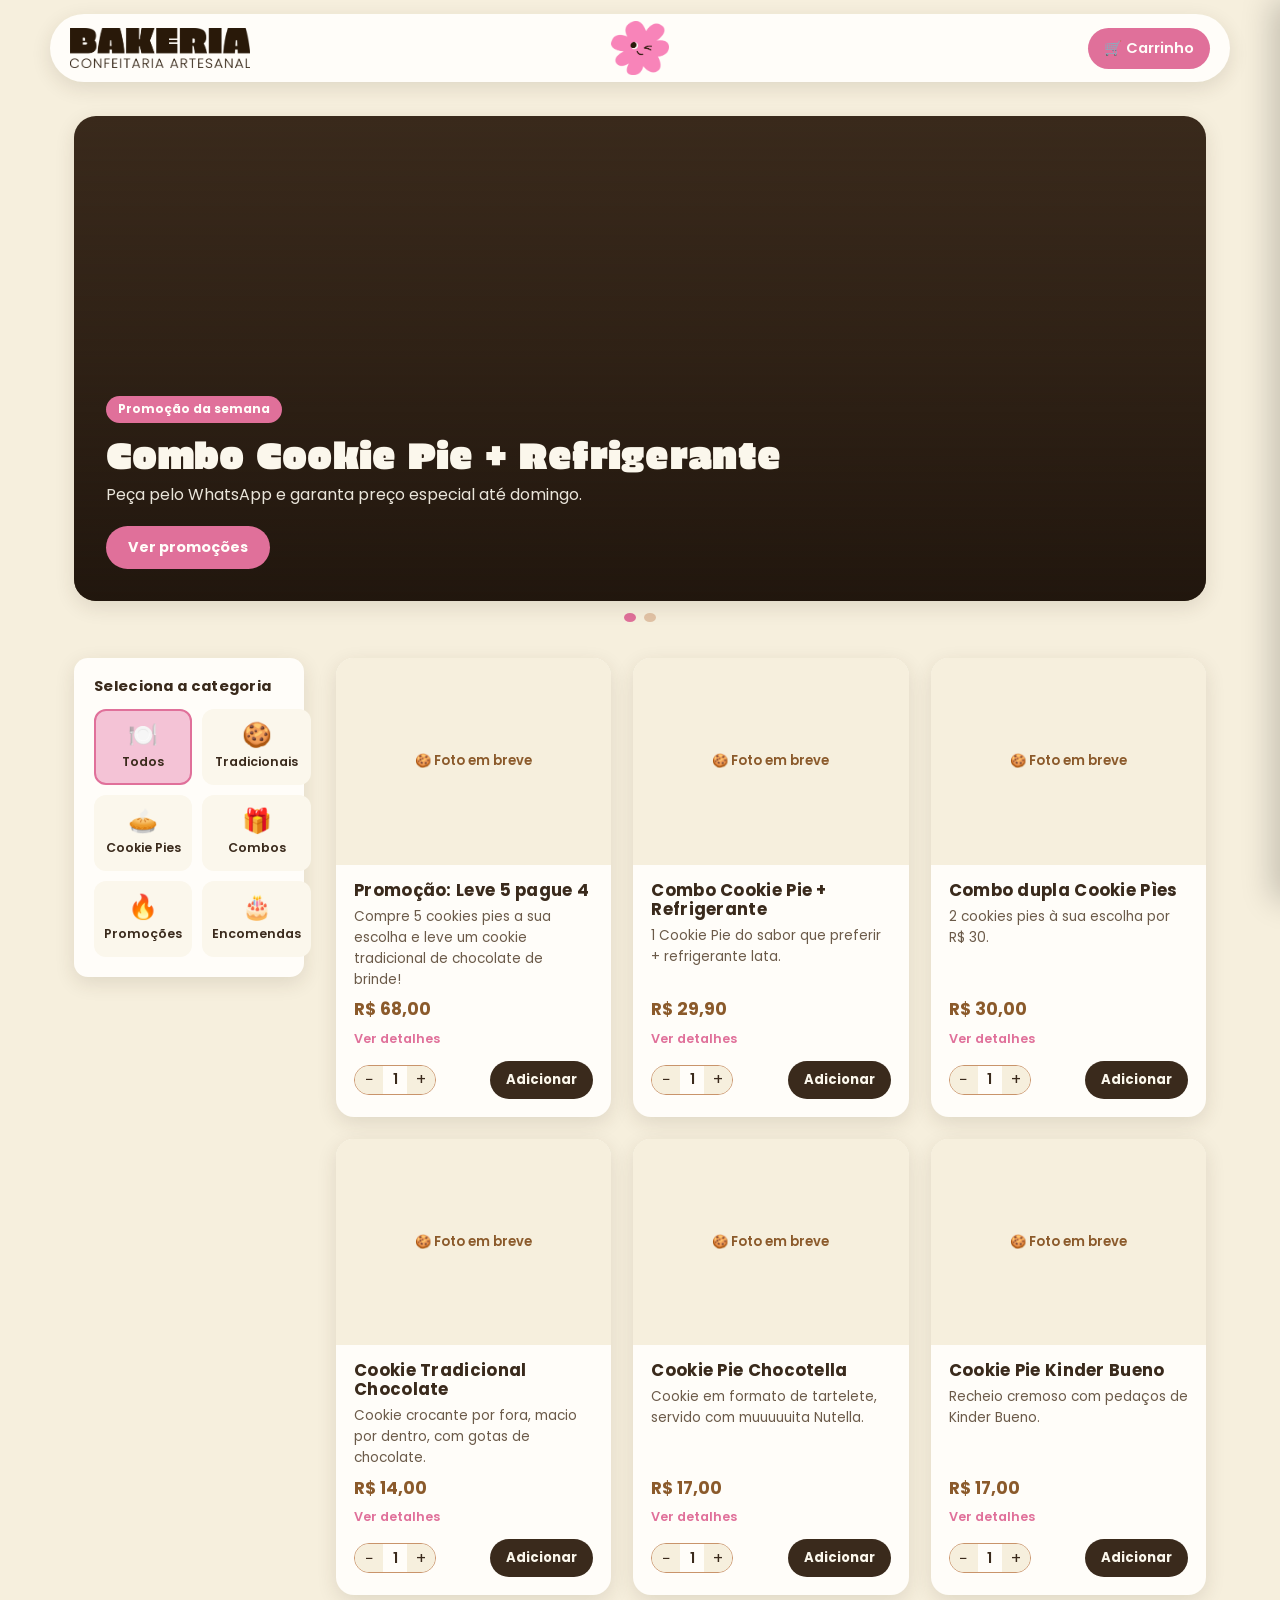
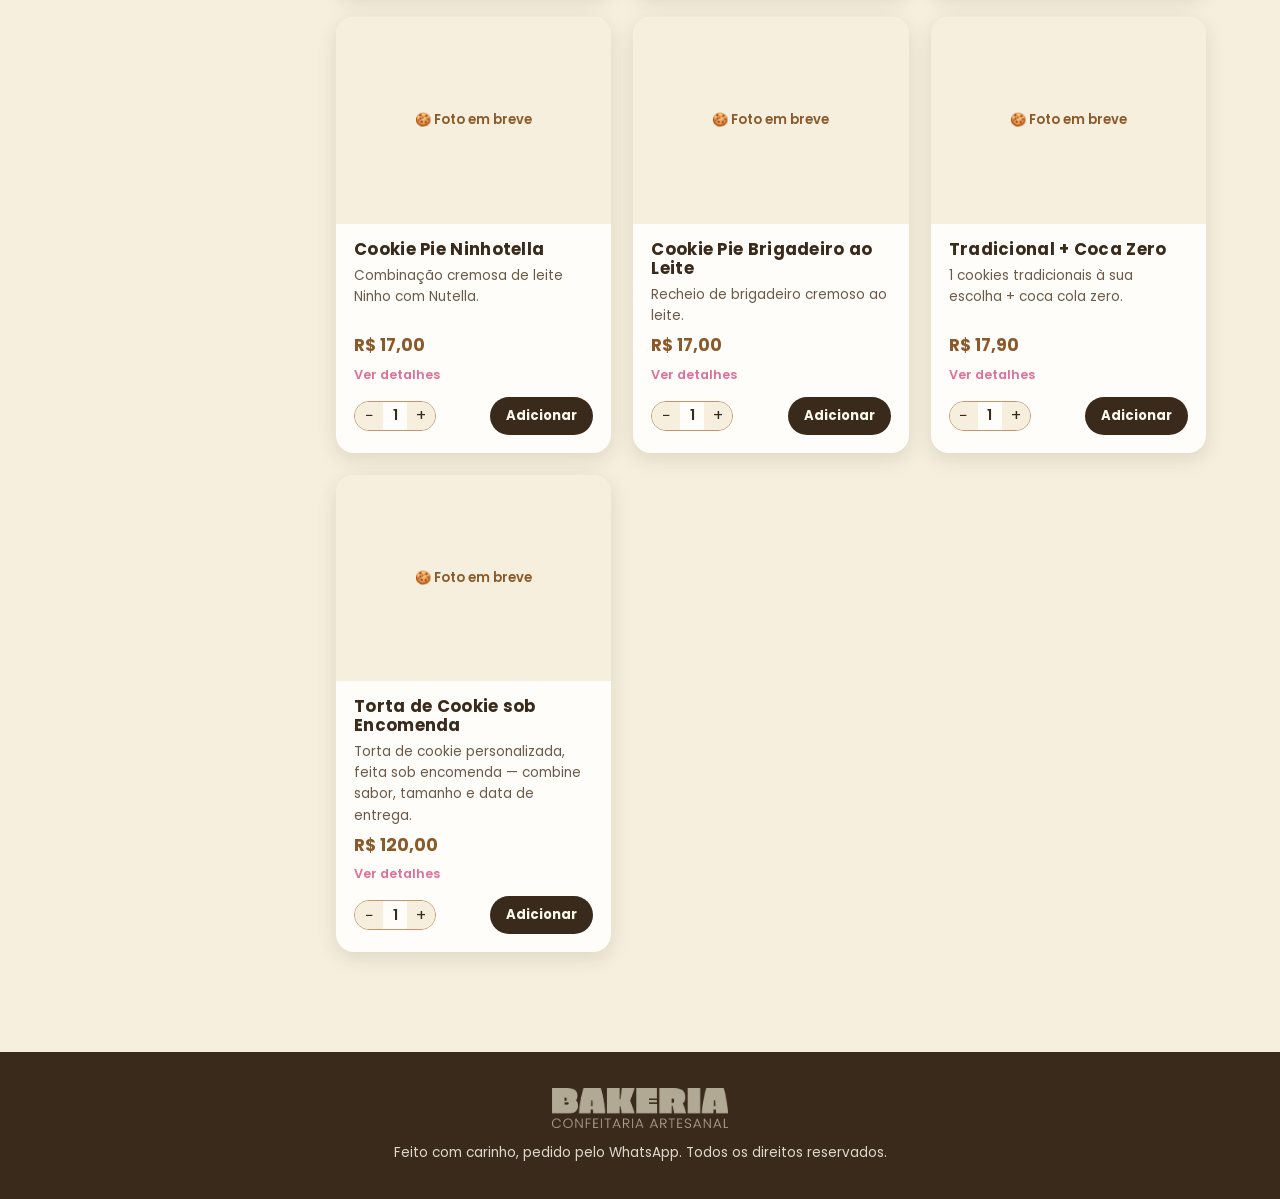
==== index.html @ 6ec89e35 "Add files via upload" ====
<!DOCTYPE html>
<html lang="pt-BR">
<head>
<meta charset="UTF-8">
<meta name="viewport" content="width=device-width, initial-scale=1.0">
<title>Bakeria Confeitaria Artesanal — Peça pelo WhatsApp</title>
<link rel="icon" type="image/png" href="favicon.png">
<link rel="apple-touch-icon" href="apple-touch-icon.png">
<link rel="stylesheet" href="style.css">
</head>
<body>

  <!-- ===================== CABEÇALHO ===================== -->
  <header class="cabecalho">
    <div class="container cabecalho-interno">
      <a href="index.html" class="logo">
        <!-- O tamanho da logo é limitado pelo CSS (.logo-caixa), então qualquer
             imagem que você colocar aqui vai se ajustar sem quebrar o layout. -->
        <span class="logo-caixa">
          <img src="logo.png" alt="Bakeria Confeitaria Artesanal">
        </span>
      </a>

      <!-- Mascote: só aparece em telas de computador/tablet (escondida no celular via CSS) -->
      <img src="mascote-cabecalho.png" alt="" class="mascote-cabecalho" aria-hidden="true">

      <button type="button" class="btn-carrinho" id="btn-abrir-carrinho" aria-label="Abrir carrinho">
        🛒 Carrinho
        <span class="badge-carrinho" id="badge-carrinho">0</span>
      </button>
    </div>
  </header>

  <!-- ===================== BANNER DE PROMOÇÃO ===================== -->
  <!-- Conteúdo vem de js/data.js (array BANNERS) — edite lá, não aqui -->
  <section class="banner-promo container">
    <div id="banner-container"></div>
    <div class="banner-pontos" id="banner-pontos"></div>
  </section>

  <!-- ===================== FILTRO + PRODUTOS ===================== -->
  <main class="container conteudo-principal">
    <aside class="filtro-categorias" aria-label="Filtrar por categoria">
      <h3>Seleciona a categoria</h3>
      <div class="grade-filtro" id="grade-filtro">
        <!-- Preenchido automaticamente por main.js a partir de js/data.js -->
      </div>
    </aside>

    <div class="area-produtos" id="categorias-container">
      <!-- Preenchido automaticamente por main.js a partir de js/data.js -->
    </div>
  </main>

  <!-- ===================== RODAPÉ ===================== -->
  <footer class="rodape">
    <span class="logo-caixa logo-caixa-rodape">
      <img src="logo-rodape.png" alt="Bakeria Confeitaria Artesanal">
    </span>
    <p>Feito com carinho, pedido pelo WhatsApp. Todos os direitos reservados.</p>
  </footer>

  <!-- ===================== CARRINHO (painel lateral fixo) ===================== -->
  <div class="overlay-carrinho" id="overlay-carrinho"></div>
  <aside class="painel-carrinho" id="painel-carrinho" aria-label="Carrinho de compras">
    <div class="carrinho-cabecalho">
      <h2>Seu carrinho</h2>
      <button type="button" class="fechar-carrinho" id="btn-fechar-carrinho" aria-label="Fechar carrinho">&times;</button>
    </div>

    <!-- Área do meio: única parte que rola. Lista de produtos + formulário
         inteiro, juntos, para o Total e o botão de pedido (fora daqui,
         embaixo) ficarem sempre visíveis, não importa o quanto cresça. -->
    <div class="carrinho-scroll">
      <div class="lista-carrinho" id="lista-carrinho"></div>

      <div class="carrinho-dados">
        <h3 class="titulo-dados-pedido">Dados do pedido</h3>

        <div class="campo-nome">
          <label for="campo-nome-cliente">Seu nome <span class="obrigatorio">*</span></label>
          <input type="text" id="campo-nome-cliente" placeholder="Digite seu nome">
        </div>

        <p class="dica-data-entrega-geral">
          📅 A data de entrega/retirada agora é escolhida individualmente para cada produto, na lista acima. Pedidos de encomenda podem precisar de mais dias — combine pelo WhatsApp se a data for muito em cima da hora.
        </p>

        <div class="campo-tipo-entrega">
          <label>Como você quer receber?</label>
          <div class="opcoes-entrega">
            <label class="opcao-entrega">
              <input type="radio" name="tipo-entrega" id="tipo-entrega-retirada" value="retirada" checked>
              <span>🏪 Retirada</span>
            </label>
            <label class="opcao-entrega">
              <input type="radio" name="tipo-entrega" id="tipo-entrega-entrega" value="entrega">
              <span>🛵 Entrega</span>
            </label>
          </div>
        </div>

        <p class="aviso-retirada" id="aviso-retirada">
          🏪 <span id="texto-endereco-retirada"></span>
        </p>

        <p class="aviso-frete" id="aviso-frete">
          🛵 O frete é calculado à parte e combinado direto pelo WhatsApp — o valor mostrado aqui é só dos produtos.
        </p>

        <div class="campo-endereco" id="bloco-endereco">
          <label for="campo-cep">CEP de entrega <span class="obrigatorio">*</span></label>
          <input type="text" id="campo-cep" placeholder="00000-000" inputmode="numeric" maxlength="9">
          <span class="cep-status" id="cep-status"></span>

          <div class="linha-endereco">
            <div class="campo-endereco-item campo-rua-wrap">
              <label for="campo-rua">Rua</label>
              <input type="text" id="campo-rua" placeholder="Preenchido pelo CEP (edite se precisar)">
            </div>
            <div class="campo-endereco-item campo-numero-wrap">
              <label for="campo-numero">Número</label>
              <input type="text" id="campo-numero" placeholder="Nº" inputmode="numeric">
            </div>
          </div>

          <div class="linha-endereco">
            <div class="campo-endereco-item">
              <label for="campo-bairro">Bairro</label>
              <input type="text" id="campo-bairro" placeholder="Preenchido pelo CEP (edite se precisar)">
            </div>
            <div class="campo-endereco-item">
              <label for="campo-cidade">Cidade</label>
              <input type="text" id="campo-cidade" placeholder="Preenchido pelo CEP (edite se precisar)">
            </div>
          </div>
        </div>
      </div>
    </div>

    <!-- Rodapé fixo: sempre visível, não rola junto com o resto. -->
    <div class="carrinho-fixo">
      <div class="carrinho-total">
        <span>Total</span>
        <span id="carrinho-total-valor">R$ 0,00</span>
      </div>
      <button type="button" class="btn-pedido" id="btn-fazer-pedido" disabled>
        Fazer pedido pelo WhatsApp
      </button>
      <p class="aviso-obrigatorio" id="aviso-obrigatorio">* Nome, CEP e a data de cada item são obrigatórios para fazer o pedido</p>
    </div>
  </aside>

  <script src="data.js"></script>
  <script src="cart.js"></script>
  <script src="main.js"></script>
</body>
</html>
---- style.css ----
/* ============================================================
   SITE DE DELIVERY — FOLHA DE ESTILOS
   Paleta baseada na cartela Pantone anexada pelo cliente:
   - Sweet Corn (bege)        -> --bege / --bege-claro
   - Black 4C (quase preto)   -> --marrom-escuro (títulos/texto)
   - Caramel Café (marrom)    -> --marrom-cafe / --marrom-claro
   - Pink Cosmos (rosa)       -> --rosa / --rosa-claro
   Ajuste os valores hexadecimais abaixo se tiver o código exato
   das etiquetas Pantone (TPX/TCX -> HEX) da sua gráfica.
   ============================================================ */

@import url('https://fonts.googleapis.com/css2?family=Erica+One&family=Poppins:wght@400;500;600;700&display=swap');

:root{
  /* Paleta */
  --bege:          #F6EFDD;
  --bege-claro:    #FBF7EC;
  --marrom-escuro: #3A2A1C;
  --marrom-cafe:   #8B5A2B;
  --marrom-claro:  #C9946B;
  --rosa:          #E0709A;
  --rosa-claro:    #F4C3D6;
  --branco:        #FFFDF9;

  /* Tipografia */
  --fonte-titulo: 'Erica One', cursive;
  --fonte-corpo:  'Poppins', sans-serif;

  /* Layout */
  --largura-max: 1180px;
  --raio: 14px;
  --sombra: 0 6px 20px rgba(58, 42, 28, 0.12);
  --header-altura: 92px;
}

*{ box-sizing: border-box; }

html{ scroll-behavior: smooth; scroll-padding-top: calc(var(--header-altura) + 16px); }

body{
  margin: 0;
  background: var(--bege);
  color: var(--marrom-escuro);
  font-family: var(--fonte-corpo);
  line-height: 1.55;
  -webkit-font-smoothing: antialiased;
}

img{ max-width: 100%; display: block; }
a{ color: inherit; text-decoration: none; }
button{ font-family: inherit; cursor: pointer; }

h1, h2, h3, .fonte-titulo{
  font-family: var(--fonte-titulo);
  color: var(--marrom-escuro);
  font-weight: 400;
  line-height: 1.15;
  letter-spacing: 0.3px;
}

.container{
  max-width: var(--largura-max);
  margin: 0 auto;
  padding: 0 24px;
}

:focus-visible{
  outline: 3px solid var(--rosa);
  outline-offset: 2px;
}

@media (prefers-reduced-motion: reduce){
  *{ animation: none !important; transition: none !important; }
}

/* ---------------------------------------------------------
   CABEÇALHO (fixo, simplificado: logo + carrinho)
--------------------------------------------------------- */
.cabecalho{
  position: sticky;
  top: 0;
  z-index: 100;
  padding: 14px 0;
  background: var(--bege);
}

.cabecalho-interno{
  background: var(--branco);
  border-radius: 999px;
  box-shadow: var(--sombra);
  padding: 10px 20px;
  display: flex;
  align-items: center;
  justify-content: space-between;
  gap: 20px;
  position: relative;
}

/* Mascote centralizada no cabeçalho — só em telas de computador/tablet.
   Usa position:absolute (não flex) para ficar sempre no centro exato da
   barra, não importa o tamanho da logo ou do botão de carrinho. */
.mascote-cabecalho{
  position: absolute;
  left: 50%;
  top: 50%;
  transform: translate(-50%, -50%);
  height: 54px;
  width: auto;
  pointer-events: none;
}

@media (max-width: 600px){
  .mascote-cabecalho{ display: none; }
}

.logo{ display: flex; align-items: center; flex-shrink: 0; }

/* --------- LIMITADOR DE TAMANHO DA LOGO ---------
   Independentemente do tamanho/proporção do arquivo que for usado em
   logo.png, esta caixa mantém uma altura e largura máximas fixas.
   A imagem sempre encolhe para caber dentro dela (object-fit: contain),
   nunca ultrapassando os limites e nunca distorcendo a proporção.
   Para mudar o tamanho máximo da logo, ajuste apenas as variáveis abaixo. */
:root{
  --logo-altura-max: 48px;
  --logo-largura-max: 180px;
}

.logo-caixa{
  display: flex;
  align-items: center;
  justify-content: flex-start;
  height: var(--logo-altura-max);
  max-width: var(--logo-largura-max);
  overflow: hidden;
}

.logo-caixa img{
  max-height: 100%;
  max-width: 100%;
  width: auto;
  height: auto;
  object-fit: contain;
  display: block;
}

@media (max-width: 600px){
  :root{ --logo-altura-max: 38px; --logo-largura-max: 130px; }
}

.btn-carrinho{
  position: relative;
  display: flex;
  align-items: center;
  gap: 8px;
  background: var(--rosa);
  color: var(--branco);
  border: none;
  padding: 10px 16px;
  border-radius: 999px;
  font-weight: 600;
  font-size: 0.92rem;
  flex-shrink: 0;
  transition: transform 0.15s ease, background 0.2s ease;
}

.btn-carrinho:hover{ background: #cf5c86; transform: translateY(-1px); }

.badge-carrinho{
  position: absolute;
  top: -8px;
  right: -8px;
  background: var(--marrom-escuro);
  color: var(--branco);
  font-size: 0.72rem;
  min-width: 20px;
  height: 20px;
  border-radius: 999px;
  display: flex;
  align-items: center;
  justify-content: center;
  padding: 0 4px;
}

/* ---------------------------------------------------------
   BANNER DE PROMOÇÃO — imagem cheia com texto sobreposto
   (conteúdo vem de data.js -> BANNERS)
--------------------------------------------------------- */
.banner-promo{
  margin-top: 20px;
  position: relative;
}

.banner-slide{
  display: none;
  position: relative;
  border-radius: 22px;
  overflow: hidden;
  aspect-ratio: 21 / 9;
  min-height: 200px;
  box-shadow: var(--sombra);
  background: var(--marrom-escuro);
}

.banner-slide.ativo{ display: block; }

.banner-imagem-fundo{
  position: absolute;
  inset: 0;
  width: 100%;
  height: 100%;
  object-fit: cover;
}

.banner-conteudo{
  position: absolute;
  inset: 0;
  z-index: 1;
  display: flex;
  flex-direction: column;
  justify-content: flex-end;
  padding: 32px;
  background: linear-gradient(0deg, rgba(30, 20, 12, 0.88) 0%, rgba(30, 20, 12, 0.35) 55%, rgba(30, 20, 12, 0) 100%);
}

.banner-conteudo .tag{
  display: inline-block;
  width: fit-content;
  background: var(--rosa);
  color: var(--branco);
  font-size: 0.75rem;
  font-weight: 700;
  padding: 4px 12px;
  border-radius: 999px;
  margin-bottom: 10px;
}

.banner-conteudo h2{
  color: var(--bege-claro);
  font-size: clamp(1.5rem, 3.2vw, 2.3rem);
  margin: 0 0 8px;
}

.banner-conteudo p{
  margin: 0 0 18px;
  color: var(--bege-claro);
  opacity: 0.92;
  max-width: 480px;
}

.banner-conteudo .btn-primario{
  display: inline-block;
  width: fit-content;
  background: var(--rosa);
  color: var(--branco);
  border: none;
  padding: 11px 22px;
  border-radius: 999px;
  font-weight: 700;
  font-size: 0.9rem;
  transition: background 0.2s ease, transform 0.15s ease;
}
.banner-conteudo .btn-primario:hover{ background: #cf5c86; transform: translateY(-1px); }

.banner-pontos{
  display: flex;
  justify-content: center;
  gap: 8px;
  margin-top: 12px;
}

.banner-pontos button{
  width: 9px; height: 9px;
  border-radius: 50%;
  border: none;
  background: var(--marrom-claro);
  opacity: 0.5;
}
.banner-pontos button.ativo{ opacity: 1; background: var(--rosa); }

/* ---------------------------------------------------------
   LAYOUT PRINCIPAL: filtro lateral + produtos
--------------------------------------------------------- */
.conteudo-principal{
  display: grid;
  grid-template-columns: 230px 1fr;
  gap: 32px;
  align-items: start;
  margin-top: 36px;
}

.filtro-categorias{
  position: sticky;
  top: calc(var(--header-altura) + 16px);
  background: var(--branco);
  border-radius: var(--raio);
  padding: 20px;
  box-shadow: var(--sombra);
}

.filtro-categorias h3{
  font-family: var(--fonte-corpo);
  font-weight: 700;
  font-size: 0.92rem;
  color: var(--marrom-escuro);
  margin: 0 0 14px;
}

.grade-filtro{
  display: grid;
  grid-template-columns: 1fr 1fr;
  gap: 10px;
}

.tile-categoria{
  display: flex;
  flex-direction: column;
  align-items: center;
  gap: 6px;
  background: var(--bege-claro);
  border: 2px solid transparent;
  border-radius: 12px;
  padding: 12px 8px;
  text-align: center;
  transition: border-color 0.2s ease, background 0.2s ease, transform 0.15s ease;
}

.tile-categoria:hover{ transform: translateY(-2px); }

.tile-categoria.ativa{
  border-color: var(--rosa);
  background: var(--rosa-claro);
}

.tile-icone{ font-size: 1.5rem; line-height: 1; }

.tile-nome{
  font-size: 0.78rem;
  font-weight: 600;
  color: var(--marrom-escuro);
}

@media (max-width: 860px){
  .conteudo-principal{ grid-template-columns: 1fr; }

  .filtro-categorias{
    position: static;
    padding: 14px 16px;
  }

  /* Antes disso, os tiles rolavam na horizontal e ficavam cortados na
     borda (ex: "Combos" cortado, "Promoções" invisível, sem indicação
     de que dava pra arrastar). Agora quebram em linhas — sempre visíveis
     por completo, sem precisar rolar. */
  .grade-filtro{
    grid-template-columns: repeat(auto-fit, minmax(76px, 1fr));
    gap: 10px;
  }
}

.secao-vitrine{
  padding-top: 4px;
}

.sem-produtos{
  color: var(--marrom-cafe);
  text-align: center;
  padding: 40px 0;
}

/* ---------------------------------------------------------
   CATEGORIAS / SEÇÕES DE PRODUTOS
--------------------------------------------------------- */
.secao-categoria{
  padding: 0 0 40px;
}

.secao-categoria h2{
  font-size: clamp(1.4rem, 2.6vw, 1.9rem);
  margin-bottom: 4px;
  display: flex;
  align-items: center;
  gap: 10px;
}

.titulo-icone{ font-family: initial; }

.secao-categoria .subtitulo{
  color: var(--marrom-cafe);
  margin-bottom: 22px;
  font-size: 0.92rem;
}

.grid-produtos{
  display: grid;
  grid-template-columns: repeat(auto-fill, minmax(240px, 1fr));
  gap: 22px;
}

.cartao-produto{
  background: var(--branco);
  border-radius: 18px;
  overflow: hidden;
  box-shadow: var(--sombra);
  display: flex;
  flex-direction: column;
  transition: transform 0.2s ease, box-shadow 0.2s ease;
}

.cartao-produto:hover{
  transform: translateY(-4px);
  box-shadow: 0 12px 28px rgba(58, 42, 28, 0.18);
}

.cartao-produto .imagem-produto{
  position: relative;
  aspect-ratio: 4/3;
  overflow: hidden;
  background: var(--bege);
  display: block;
}

.cartao-produto .imagem-produto img{
  width: 100%; height: 100%; object-fit: cover;
  transition: transform 0.35s ease;
}
.cartao-produto:hover .imagem-produto img{ transform: scale(1.06); }

.mini-tag{
  position: absolute;
  top: 10px;
  left: 10px;
  background: rgba(255, 253, 249, 0.92);
  color: var(--marrom-escuro);
  font-size: 0.72rem;
  font-weight: 700;
  padding: 4px 10px;
  border-radius: 999px;
}

.foto-indisponivel{ display: none; }

.aviso-foto{
  position: absolute;
  inset: 0;
  display: flex;
  align-items: center;
  justify-content: center;
  text-align: center;
  padding: 10px;
  font-size: 0.82rem;
  font-weight: 600;
  color: var(--marrom-cafe);
  background: var(--bege);
}

.cartao-produto .info{
  padding: 16px 18px 18px;
  display: flex;
  flex-direction: column;
  gap: 6px;
  flex: 1;
}

.cartao-produto h3{
  font-family: var(--fonte-corpo);
  font-weight: 700;
  font-size: 1.04rem;
  color: var(--marrom-escuro);
  margin: 0;
}

.cartao-produto .desc-curta{
  font-size: 0.85rem;
  color: #6b5a49;
  margin: 0;
  flex: 1;
}

.cartao-produto .preco{
  font-weight: 700;
  color: var(--marrom-cafe);
  font-size: 1.08rem;
}

.cartao-produto .link-detalhe{
  font-size: 0.8rem;
  font-weight: 600;
  color: var(--rosa);
  align-self: flex-start;
}

.linha-acoes{
  display: flex;
  align-items: center;
  justify-content: space-between;
  gap: 8px;
  margin-top: 6px;
}

.seletor-qtd{
  display: flex;
  align-items: center;
  border: 1.5px solid var(--marrom-claro);
  border-radius: 999px;
  overflow: hidden;
}

.seletor-qtd button{
  background: var(--bege);
  border: none;
  width: 28px; height: 28px;
  font-size: 1rem;
  color: var(--marrom-escuro);
}
.seletor-qtd span{
  min-width: 24px;
  text-align: center;
  font-weight: 600;
  font-size: 0.9rem;
}

.btn-adicionar{
  background: var(--marrom-escuro);
  color: var(--bege-claro);
  border: none;
  padding: 9px 16px;
  border-radius: 999px;
  font-weight: 700;
  font-size: 0.82rem;
  transition: background 0.2s ease;
}
.btn-adicionar:hover{ background: var(--rosa); }

/* ---------------------------------------------------------
   PÁGINA DE PRODUTO
--------------------------------------------------------- */
.pagina-produto{
  padding: 40px 0 80px;
}

.voltar{
  display: inline-block;
  margin-bottom: 20px;
  font-weight: 600;
  color: var(--marrom-cafe);
  font-size: 0.9rem;
}
.voltar:hover{ color: var(--rosa); }

.produto-detalhe{
  display: grid;
  grid-template-columns: 1.1fr 1fr;
  gap: 44px;
  align-items: start;
}

@media (max-width: 800px){
  .produto-detalhe{ grid-template-columns: 1fr; }
}

.galeria .imagem-principal{
  border-radius: var(--raio);
  overflow: hidden;
  aspect-ratio: 4/3;
  background: var(--branco);
  box-shadow: var(--sombra);
}
.galeria .imagem-principal img{ width: 100%; height: 100%; object-fit: cover; }

.galeria .miniaturas{
  display: flex;
  gap: 10px;
  margin-top: 12px;
  flex-wrap: wrap;
}

.galeria .miniaturas button{
  width: 68px; height: 68px;
  border-radius: 10px;
  overflow: hidden;
  padding: 0;
  border: 2px solid transparent;
  background: var(--branco);
}
.galeria .miniaturas button.ativa{ border-color: var(--rosa); }
.galeria .miniaturas img{ width: 100%; height: 100%; object-fit: cover; }

.info-produto .categoria-tag{
  display: inline-block;
  background: var(--rosa-claro);
  color: var(--marrom-escuro);
  font-size: 0.78rem;
  font-weight: 700;
  padding: 4px 12px;
  border-radius: 999px;
  margin-bottom: 12px;
}

.info-produto h1{ font-size: clamp(1.6rem, 3vw, 2.3rem); margin: 0 0 8px; }

.info-produto .preco-produto{
  font-size: 1.4rem;
  font-weight: 700;
  color: var(--marrom-cafe);
  margin-bottom: 16px;
}

.info-produto .descricao{ margin-bottom: 20px; color: #5a4a3a; }

.info-produto h4{
  font-family: var(--fonte-corpo);
  font-weight: 700;
  font-size: 0.95rem;
  color: var(--marrom-escuro);
  margin: 0 0 8px;
  text-transform: none;
}

.lista-ingredientes{
  list-style: none;
  padding: 0;
  margin: 0 0 24px;
  display: flex;
  flex-wrap: wrap;
  gap: 8px;
}

.lista-ingredientes li{
  background: var(--bege-claro);
  border: 1px solid var(--marrom-claro);
  padding: 5px 12px;
  border-radius: 999px;
  font-size: 0.82rem;
}

.acao-produto{
  display: flex;
  align-items: center;
  gap: 16px;
  margin-top: 8px;
}

.acao-produto .seletor-qtd button{ width: 34px; height: 34px; font-size: 1.1rem; }

.btn-adicionar-grande{
  background: var(--rosa);
  color: var(--branco);
  border: none;
  padding: 12px 26px;
  border-radius: 999px;
  font-weight: 700;
  font-size: 0.95rem;
  box-shadow: var(--sombra);
}
.btn-adicionar-grande:hover{ background: #cf5c86; }

/* ---------------------------------------------------------
   CARRINHO (painel lateral fixo, acessível de qualquer página)
--------------------------------------------------------- */
.overlay-carrinho{
  position: fixed; inset: 0;
  background: rgba(58,42,28,0.45);
  z-index: 200;
  opacity: 0;
  pointer-events: none;
  transition: opacity 0.25s ease;
}
.overlay-carrinho.aberto{ opacity: 1; pointer-events: auto; }

.painel-carrinho{
  position: fixed;
  top: 0; right: 0;
  height: 100%;
  width: min(400px, 92vw);
  background: var(--bege-claro);
  z-index: 201;
  box-shadow: -8px 0 30px rgba(0,0,0,0.2);
  transform: translateX(100%);
  transition: transform 0.3s ease;
  display: flex;
  flex-direction: column;
  overflow: hidden;
}
.painel-carrinho.aberto{ transform: translateX(0); }

.carrinho-cabecalho{
  display: flex;
  align-items: center;
  justify-content: space-between;
  padding: 20px 22px;
  border-bottom: 2px solid var(--marrom-claro);
  flex-shrink: 0;
}

.carrinho-cabecalho h2{ font-size: 1.3rem; margin: 0; }

.fechar-carrinho{
  background: none; border: none;
  font-size: 1.4rem;
  color: var(--marrom-escuro);
  line-height: 1;
}

/* Área central rolável do carrinho: contém a lista de produtos E o
   formulário de dados do pedido, juntos. Só ela tem scroll — o cabeçalho
   e o rodapé (Total + botão) ficam sempre visíveis, fora dessa área. */
.carrinho-scroll{
  flex: 1;
  min-height: 0; /* necessário para o overflow funcionar dentro de flex */
  overflow-y: auto;
}

.lista-carrinho{
  padding: 16px 22px;
  display: flex;
  flex-direction: column;
  gap: 14px;
}

.carrinho-dados{
  padding: 4px 22px 18px;
}

/* Rodapé fixo: nunca rola, sempre visível na parte de baixo do painel */
.carrinho-fixo{
  flex-shrink: 0;
  padding: 16px 22px 20px;
  border-top: 2px solid var(--marrom-claro);
  background: var(--bege-claro);
  box-shadow: 0 -6px 16px rgba(58, 42, 28, 0.08);
}

.item-carrinho{
  display: flex;
  gap: 12px;
  align-items: center;
  background: var(--branco);
  border-radius: 10px;
  padding: 10px;
}

.item-carrinho img{ width: 56px; height: 56px; border-radius: 8px; object-fit: cover; flex-shrink: 0; }

.foto-placeholder{
  width: 56px;
  height: 56px;
  border-radius: 8px;
  flex-shrink: 0;
  background: var(--bege);
  display: flex;
  align-items: center;
  justify-content: center;
  font-size: 1.5rem;
}

.item-carrinho .item-info{ flex: 1; min-width: 0; }
.item-carrinho .item-info strong{ display: block; font-size: 0.9rem; }
.item-carrinho .item-info .preco-unit{ font-size: 0.8rem; color: var(--marrom-cafe); }

.data-item-label{
  display: flex;
  align-items: center;
  gap: 6px;
  margin-top: 8px;
  font-size: 0.76rem;
  font-weight: 600;
  color: var(--marrom-cafe);
}

.data-item-input{
  flex: 1;
  min-width: 0;
  padding: 5px 8px;
  border-radius: 8px;
  border: 1.5px solid var(--marrom-claro);
  font-family: inherit;
  font-size: 0.78rem;
  background: var(--branco);
  color: var(--marrom-escuro);
}
.data-item-input:focus{ border-color: var(--rosa); }
.data-item-input:invalid{ border-color: #b23a3a; }

.item-carrinho .remover{
  background: none; border: none;
  color: #b23a3a;
  font-size: 0.78rem;
  font-weight: 600;
  text-decoration: underline;
}

.carrinho-vazio{
  text-align: center;
  color: var(--marrom-cafe);
  padding: 40px 10px;
  font-size: 0.92rem;
}

.carrinho-rodape{
  /* Classe legada, sem uso no HTML atual (substituída por
     .carrinho-dados + .carrinho-fixo). Mantida vazia de propósito
     para não quebrar nada caso algo externo ainda a referencie. */
}

.titulo-dados-pedido{
  font-family: var(--fonte-corpo);
  font-weight: 700;
  font-size: 1rem;
  color: var(--marrom-escuro);
  margin: 0 0 14px;
}

.campo-nome{
  margin-bottom: 14px;
}
.campo-nome label{
  display: block;
  font-size: 0.82rem;
  font-weight: 600;
  margin-bottom: 6px;
}
.campo-nome input{
  width: 100%;
  padding: 10px 12px;
  border-radius: 10px;
  border: 1.5px solid var(--marrom-claro);
  font-family: inherit;
  font-size: 0.92rem;
  background: var(--branco);
  color: var(--marrom-escuro);
}
.campo-nome input:focus{ border-color: var(--rosa); }

.obrigatorio{ color: var(--rosa); }

/* --------- AVISO GERAL SOBRE DATA (a data em si fica em cada item, veja .data-item-* mais abaixo) --------- */
.dica-data-entrega-geral{
  font-size: 0.8rem;
  color: var(--marrom-cafe);
  background: var(--bege);
  border-radius: 10px;
  padding: 10px 12px;
  margin: 0 0 14px;
}

/* --------- SELETOR DE ENTREGA OU RETIRADA --------- */
.campo-tipo-entrega{
  margin-bottom: 14px;
}

.campo-tipo-entrega > label{
  display: block;
  font-size: 0.82rem;
  font-weight: 600;
  margin-bottom: 8px;
}

.opcoes-entrega{
  display: grid;
  grid-template-columns: 1fr 1fr;
  gap: 10px;
}

.opcao-entrega{
  display: flex;
  align-items: center;
  justify-content: center;
  gap: 6px;
  padding: 10px 8px;
  border-radius: 999px;
  border: 1.5px solid var(--marrom-claro);
  background: var(--branco);
  font-size: 0.88rem;
  font-weight: 600;
  color: var(--marrom-escuro);
  cursor: pointer;
  transition: border-color 0.2s ease, background 0.2s ease;
}

.opcao-entrega input{
  /* Mantido acessível para leitores de tela, mas escondido visualmente —
     o estilo do "botão" vem do <label> ao redor. */
  position: absolute;
  opacity: 0;
  width: 1px;
  height: 1px;
}

.opcao-entrega:has(input:checked){
  border-color: var(--rosa);
  background: var(--rosa-claro);
}

/* Fallback via JS para navegadores sem suporte a :has() */
.opcao-entrega.selecionada{
  border-color: var(--rosa);
  background: var(--rosa-claro);
}

.aviso-frete{
  display: block;
  background: var(--rosa-claro);
  color: var(--marrom-escuro);
  font-size: 0.8rem;
  padding: 10px 12px;
  border-radius: 10px;
  margin: 0 0 14px;
}

.aviso-retirada{
  display: none;
  background: var(--bege);
  color: var(--marrom-escuro);
  font-size: 0.8rem;
  padding: 10px 12px;
  border-radius: 10px;
  margin: 0 0 14px;
  border: 1.5px dashed var(--marrom-claro);
}

/* --------- ENDEREÇO (CEP com busca automática + número manual) --------- */
.campo-endereco{
  margin-bottom: 14px;
}

.campo-endereco > label{
  display: block;
  font-size: 0.82rem;
  font-weight: 600;
  margin-bottom: 6px;
}

.campo-endereco > input{
  width: 100%;
  padding: 10px 12px;
  border-radius: 10px;
  border: 1.5px solid var(--marrom-claro);
  font-family: inherit;
  font-size: 0.92rem;
  background: var(--branco);
  color: var(--marrom-escuro);
}
.campo-endereco > input:focus{ border-color: var(--rosa); }

.cep-status{
  display: block;
  font-size: 0.78rem;
  margin-top: 5px;
  min-height: 1.1em;
}
.cep-status.buscando{ color: var(--marrom-cafe); }
.cep-status.sucesso{ color: #2e7d4f; font-weight: 600; }
.cep-status.erro{ color: #b23a3a; font-weight: 600; }

.linha-endereco{
  display: grid;
  grid-template-columns: 2fr 1fr;
  gap: 10px;
  margin-top: 10px;
}

.campo-endereco-item label{
  display: block;
  font-size: 0.76rem;
  font-weight: 600;
  color: var(--marrom-cafe);
  margin-bottom: 4px;
}

.campo-endereco-item input{
  width: 100%;
  padding: 9px 10px;
  border-radius: 10px;
  border: 1.5px solid var(--marrom-claro);
  font-family: inherit;
  font-size: 0.88rem;
  background: var(--branco);
  color: var(--marrom-escuro);
}

.campo-endereco-item input:focus{ border-color: var(--rosa); }

.aviso-obrigatorio{
  font-size: 0.74rem;
  color: var(--marrom-cafe);
  text-align: center;
  margin: 10px 0 0;
}

.carrinho-total{
  display: flex;
  justify-content: space-between;
  font-weight: 700;
  font-size: 1.05rem;
  margin-bottom: 14px;
}

.btn-pedido{
  width: 100%;
  background: #25D366;
  color: #fff;
  border: none;
  padding: 13px;
  border-radius: 999px;
  font-weight: 700;
  font-size: 0.98rem;
  display: flex;
  align-items: center;
  justify-content: center;
  gap: 8px;
}
.btn-pedido:disabled{ opacity: 0.5; cursor: not-allowed; }
.btn-pedido:not(:disabled):hover{ background: #1ebd5a; }

/* ---------------------------------------------------------
   RODAPÉ
--------------------------------------------------------- */
.rodape{
  background: var(--marrom-escuro);
  color: var(--bege-claro);
  padding: 36px 0;
  margin-top: 60px;
  text-align: center;
  font-size: 0.85rem;
  display: flex;
  flex-direction: column;
  align-items: center;
  gap: 14px;
}
.logo-caixa-rodape{
  height: 40px;
  max-width: 200px;
}
.rodape p{ margin: 0; opacity: 0.85; }

/* ============================================================
   RESPONSIVO — TABLET E CELULAR (9:16)
   Faixas usadas neste site:
   - até 1024px  -> tablets (retrato e paisagem)
   - até 860px   -> tablets estreitos / celulares grandes deitados
                    (breakpoint que já existe acima, sidebar vira barra horizontal)
   - até 600px   -> celulares em pé (9:16)
   - até 380px   -> celulares bem pequenos
   ============================================================ */

/* --- Tablets (768px–1024px): reduz respiro geral, mais colunas no grid --- */
@media (max-width: 1024px){
  .container{ padding: 0 18px; }

  .conteudo-principal{ gap: 22px; }

  .grid-produtos{
    grid-template-columns: repeat(auto-fill, minmax(200px, 1fr));
    gap: 16px;
  }
}

/* --- Suporte a notch/áreas seguras em iPhones recentes --- */
@supports (padding: max(0px)){
  .cabecalho{
    padding-left: env(safe-area-inset-left);
    padding-right: env(safe-area-inset-right);
  }
  .rodape{
    padding-bottom: max(36px, env(safe-area-inset-bottom));
  }
}

/* --- Celulares em pé (9:16), até 600px --- */
@media (max-width: 600px){
  .container{ padding: 0 14px; }

  .cabecalho{ padding: 10px 0; }
  .cabecalho-interno{ padding: 8px 14px; }

  .banner-slide{ border-radius: 16px; aspect-ratio: 4 / 3; }
  .banner-conteudo{ padding: 18px; }
  .banner-conteudo p{ max-width: 100%; font-size: 0.9rem; }

  .filtro-categorias{ border-radius: 14px; padding: 12px; }
  .filtro-categorias h3{ font-size: 0.85rem; margin-bottom: 10px; }
  .tile-categoria{ padding: 10px 6px; }
  .tile-icone{ font-size: 1.3rem; }
  .tile-nome{ font-size: 0.72rem; }

  .secao-categoria h2{ font-size: 1.35rem; }

  /* Uma única coluna de produtos, largura total, mais fácil de rolar com o polegar */
  .grid-produtos{
    grid-template-columns: 1fr;
    gap: 14px;
  }

  .cartao-produto .imagem-produto{ aspect-ratio: 16/10; }

  /* Áreas de toque maiores no celular — botões pequenos demais são
     difíceis de acertar com o dedo. Recomendação geral é 40px+. */
  .seletor-qtd button{ width: 36px; height: 36px; font-size: 1.1rem; }
  .seletor-qtd span{ min-width: 30px; font-size: 0.95rem; }
  .btn-adicionar{ padding: 10px 16px; font-size: 0.85rem; }
  .fechar-carrinho{ min-width: 40px; min-height: 40px; display: flex; align-items: center; justify-content: center; }

  .produto-detalhe{ gap: 24px; }
  .galeria .miniaturas button{ width: 58px; height: 58px; }
  .acao-produto .seletor-qtd button{ width: 40px; height: 40px; }

  .acao-produto{
    flex-wrap: wrap;
    gap: 12px;
  }
  .btn-adicionar-grande{ width: 100%; text-align: center; padding: 14px 26px; }

  .painel-carrinho{ width: 100vw; }
}

/* --- Celulares bem pequenos (ex: iPhone SE, ~360px e menos) --- */
@media (max-width: 380px){
  .logo-caixa{ max-width: 110px; }
  .btn-carrinho{ padding: 8px 12px; font-size: 0.85rem; }
  .banner-conteudo h2{ font-size: 1.25rem; }
  .cartao-produto h3{ font-size: 0.95rem; }
  .linha-endereco{ grid-template-columns: 1fr; gap: 8px; }
}
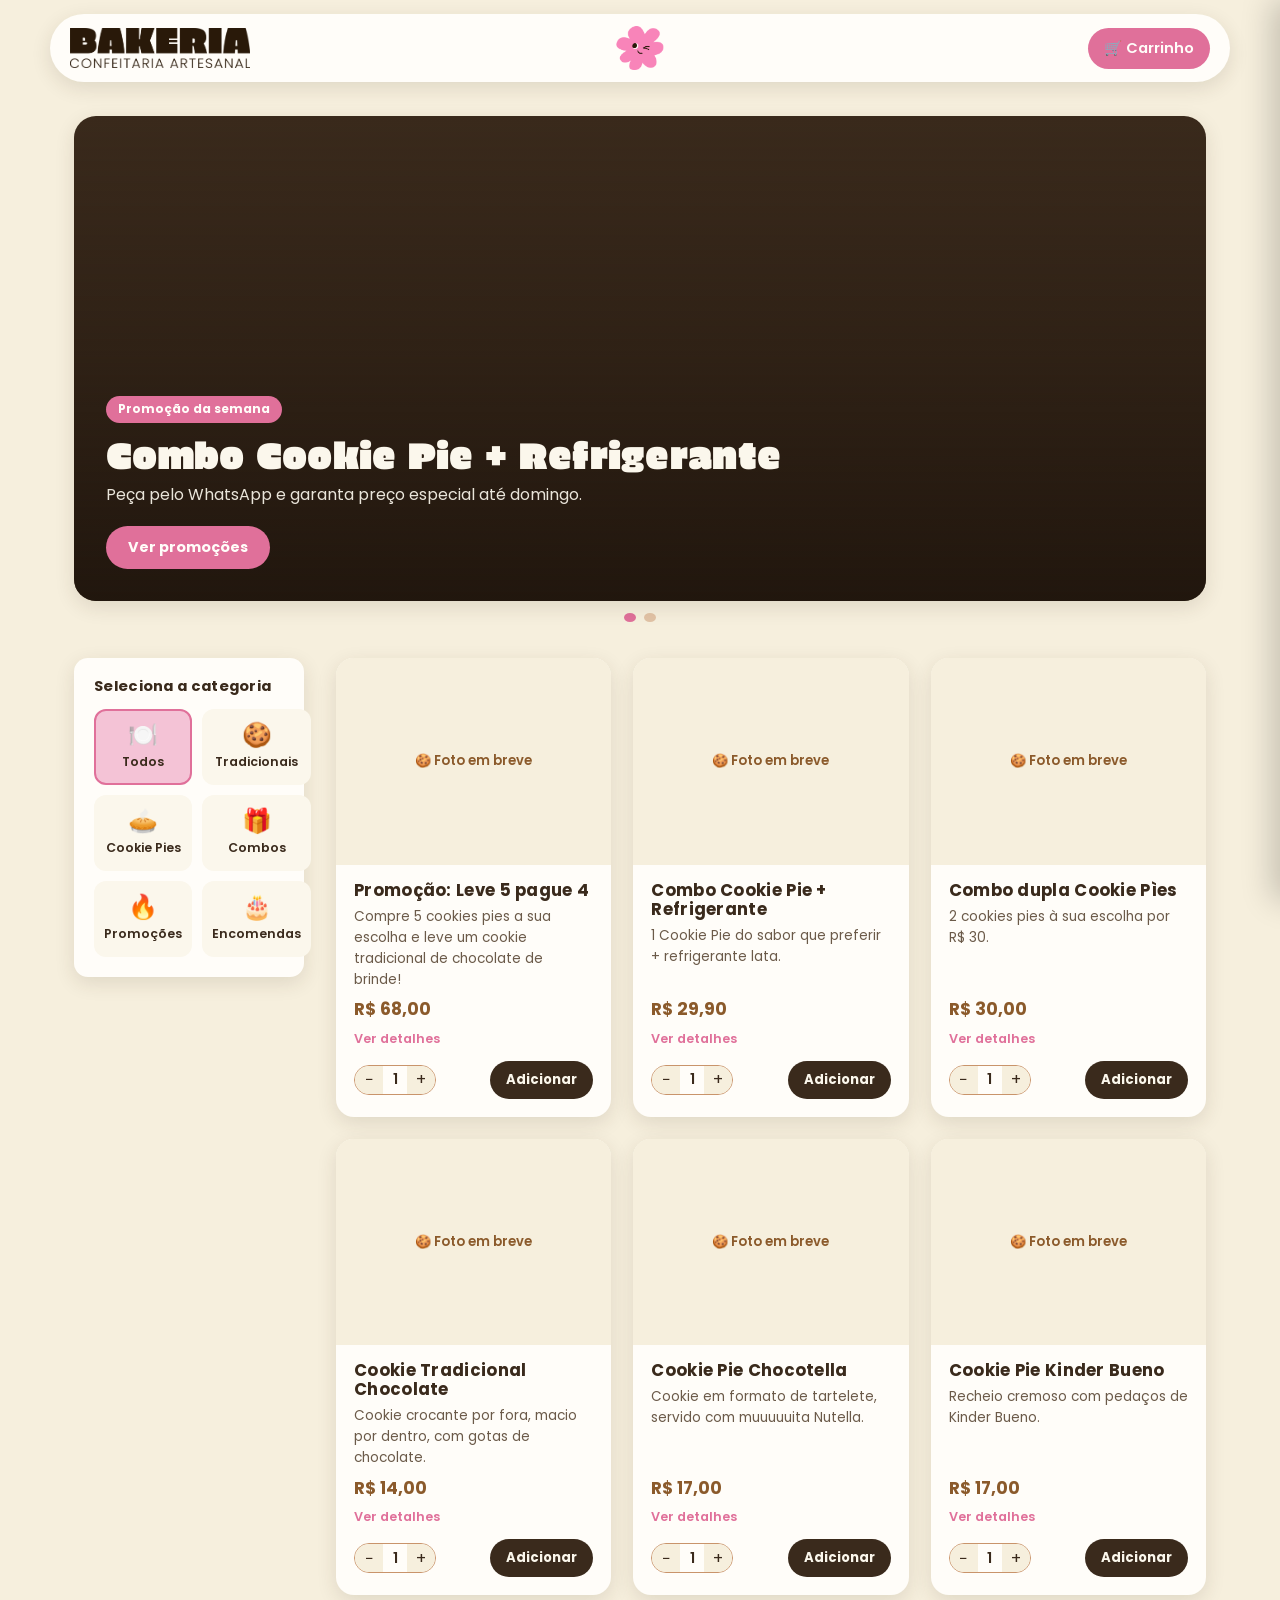
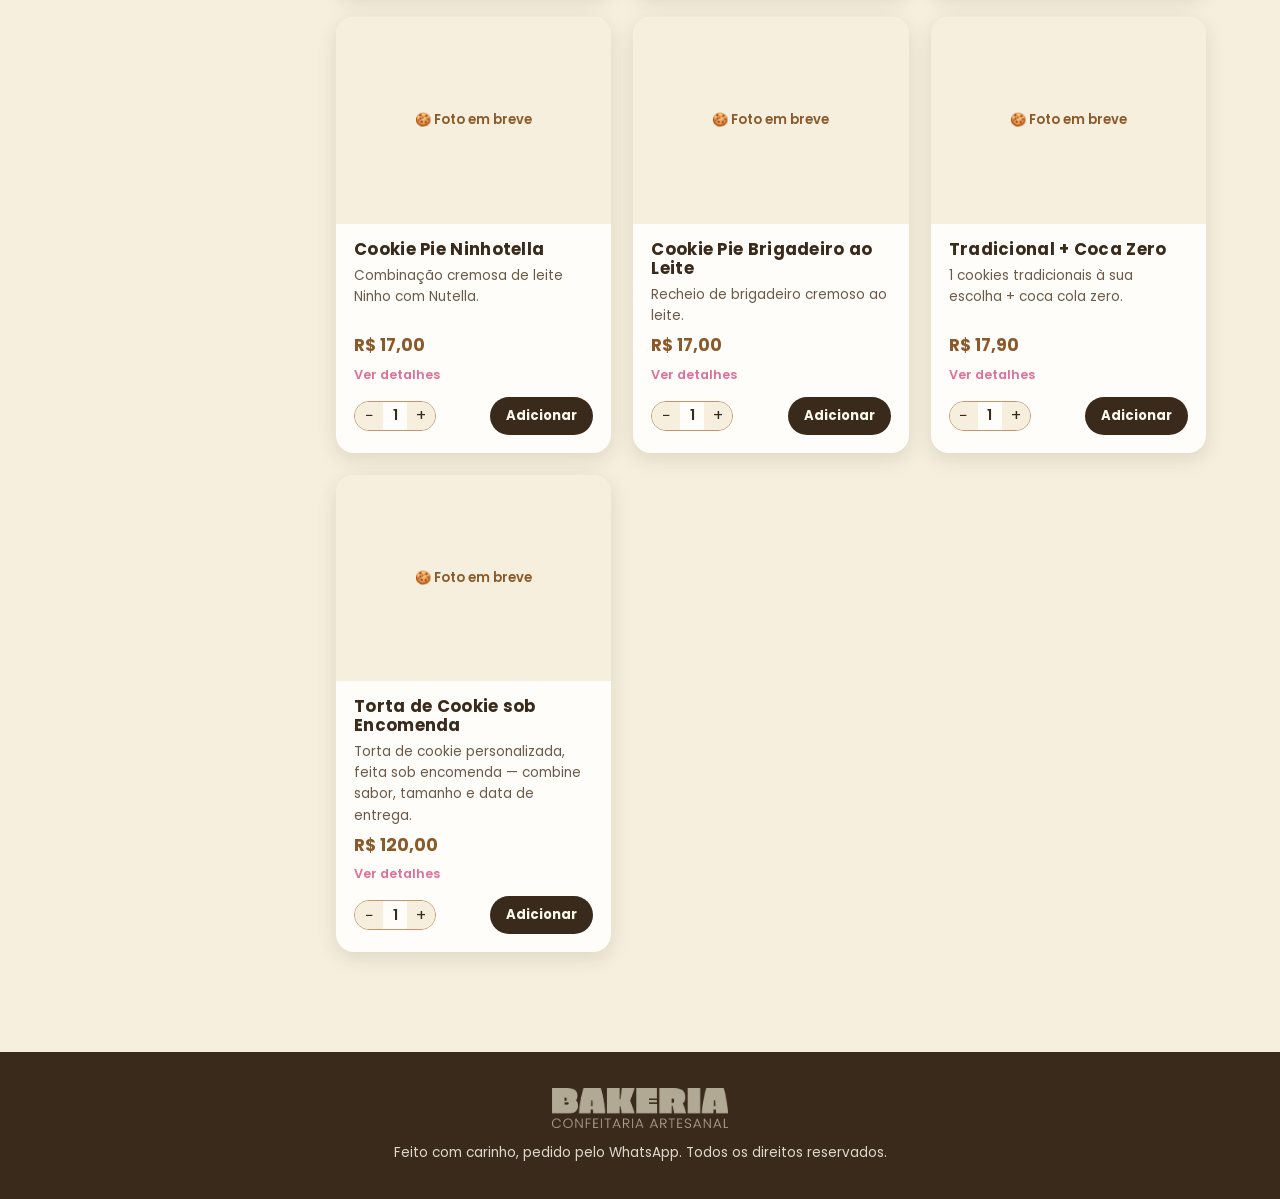
==== commit aec56941: "Add files via upload" ====
--- a/index.html
+++ b/index.html
@@ -22,7 +22,7 @@
       </a>
 
       <!-- Mascote: só aparece em telas de computador/tablet (escondida no celular via CSS) -->
-      <img src="mascote-cabecalho.png" alt="" class="mascote-cabecalho" aria-hidden="true">
+      <img src="mascote-cabecalho.png" alt="" class="mascote-cabecalho" aria-hidden="true" style="height:44px;width:auto;max-width:60px;">
 
       <button type="button" class="btn-carrinho" id="btn-abrir-carrinho" aria-label="Abrir carrinho">
         🛒 Carrinho
--- a/style.css
+++ b/style.css
@@ -94,6 +94,10 @@
   justify-content: space-between;
   gap: 20px;
   position: relative;
+  max-height: 76px; /* trava de segurança: a barra nunca cresce além disso,
+                        mesmo que algum elemento interno fique maior do
+                        que deveria (ex: cache antigo de CSS) */
+  overflow: hidden;
 }
 
 /* Mascote centralizada no cabeçalho — só em telas de computador/tablet.
@@ -104,8 +108,10 @@
   left: 50%;
   top: 50%;
   transform: translate(-50%, -50%);
-  height: 54px;
-  width: auto;
+  height: 44px !important;
+  max-height: 44px;
+  width: auto !important;
+  max-width: 60px;
   pointer-events: none;
 }
 
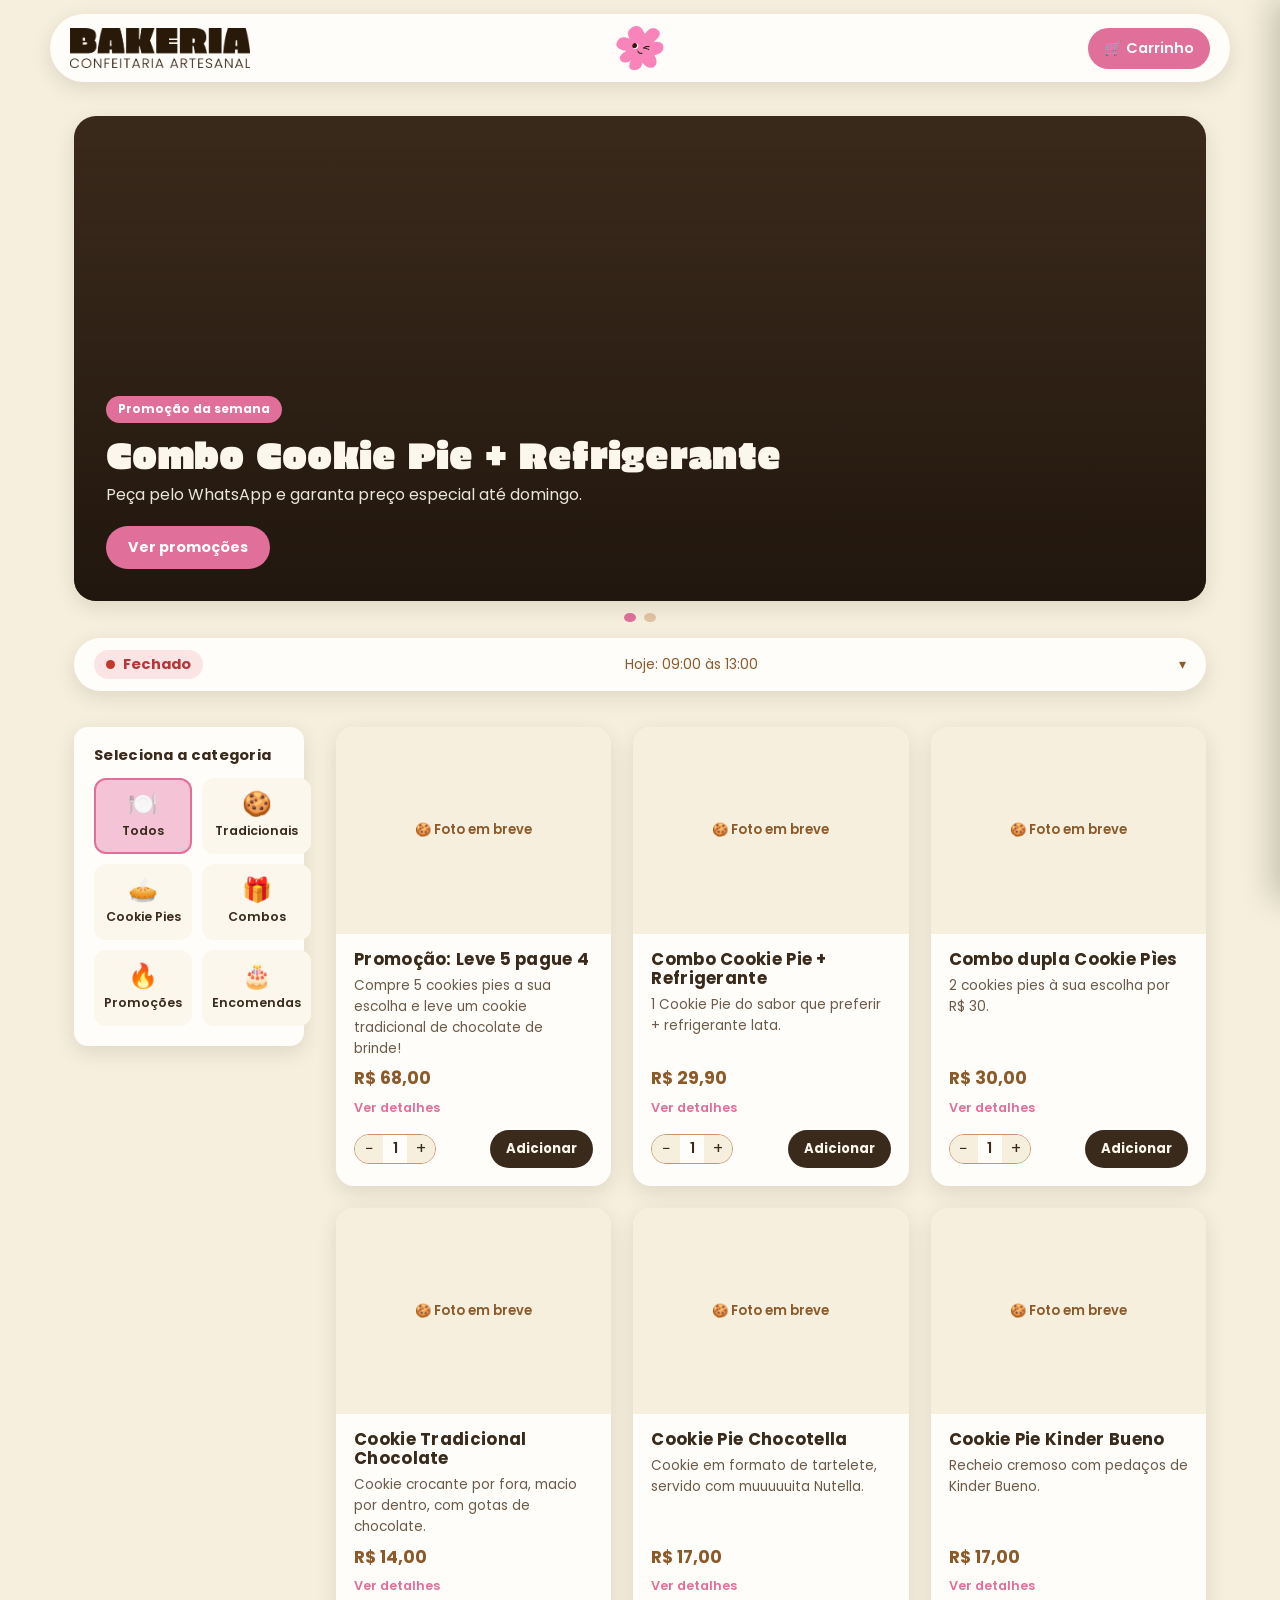
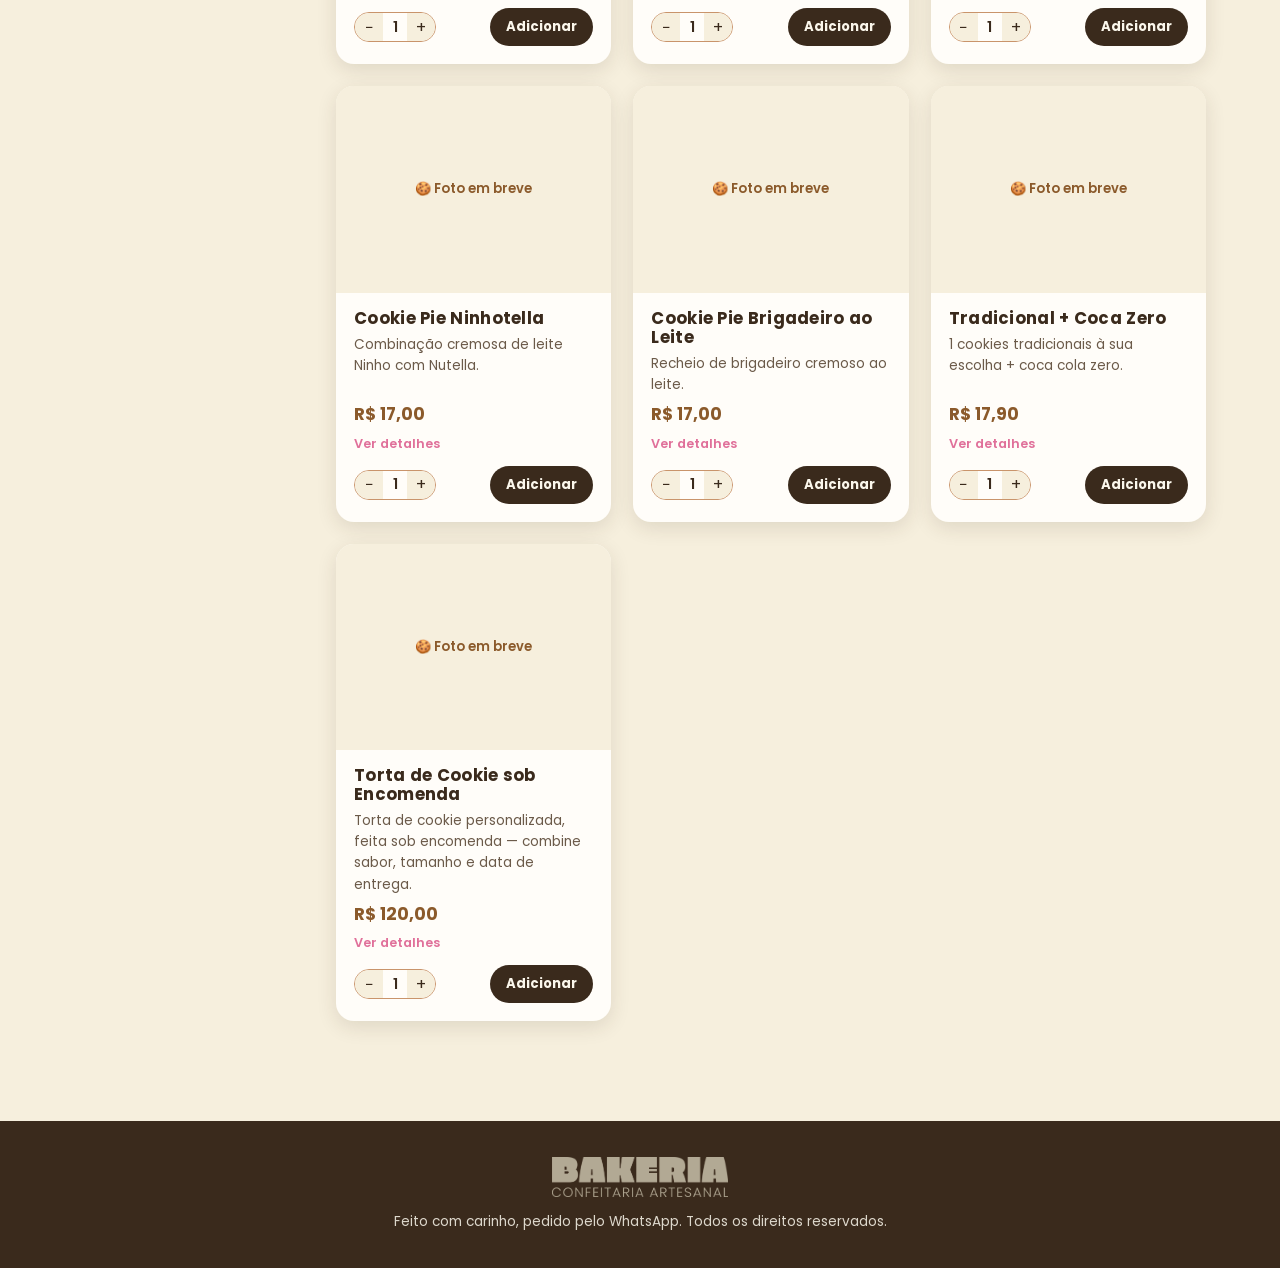
==== commit 0669006a: "Add files via upload" ====
--- a/index.html
+++ b/index.html
@@ -36,6 +36,20 @@
   <section class="banner-promo container">
     <div id="banner-container"></div>
     <div class="banner-pontos" id="banner-pontos"></div>
+  </section>
+
+  <!-- ===================== HORÁRIO DE FUNCIONAMENTO ===================== -->
+  <!-- Horários vêm de data.js (HORARIO_FUNCIONAMENTO) — edite lá, não aqui -->
+  <section class="horario-funcionamento container">
+    <button type="button" class="horario-resumo" id="horario-resumo" aria-expanded="false">
+      <span class="horario-status">
+        <span class="horario-bolinha" id="horario-bolinha"></span>
+        <strong id="horario-texto-status">Carregando horário...</strong>
+      </span>
+      <span class="horario-hoje" id="horario-hoje"></span>
+      <span class="horario-seta" id="horario-seta">▾</span>
+    </button>
+    <div class="horario-lista" id="horario-lista" hidden></div>
   </section>
 
   <!-- ===================== FILTRO + PRODUTOS ===================== -->
--- a/style.css
+++ b/style.css
@@ -285,6 +285,91 @@
 .banner-pontos button.ativo{ opacity: 1; background: var(--rosa); }
 
 /* ---------------------------------------------------------
+   HORÁRIO DE FUNCIONAMENTO
+--------------------------------------------------------- */
+.horario-funcionamento{
+  margin-top: 16px;
+}
+
+.horario-resumo{
+  width: 100%;
+  display: flex;
+  align-items: center;
+  justify-content: space-between;
+  gap: 14px;
+  background: var(--branco);
+  border: none;
+  border-radius: 999px;
+  padding: 12px 20px;
+  box-shadow: var(--sombra);
+  font-family: inherit;
+}
+
+.horario-status{
+  display: flex;
+  align-items: center;
+  gap: 8px;
+  font-size: 0.92rem;
+  font-weight: 700;
+  padding: 4px 12px;
+  border-radius: 999px;
+}
+
+.horario-status.status-aberto{ background: #e3f5e9; color: #1e7a45; }
+.horario-status.status-fechado{ background: #fbe4e4; color: #b23a3a; }
+
+.horario-bolinha{
+  width: 9px;
+  height: 9px;
+  border-radius: 50%;
+  flex-shrink: 0;
+}
+.horario-bolinha.aberto{ background: #2e9e5b; }
+.horario-bolinha.fechado{ background: #c0392b; }
+
+.horario-hoje{
+  flex: 1;
+  text-align: center;
+  font-size: 0.86rem;
+  color: var(--marrom-cafe);
+}
+
+.horario-seta{
+  font-size: 0.9rem;
+  color: var(--marrom-cafe);
+  flex-shrink: 0;
+}
+
+.horario-lista{
+  background: var(--branco);
+  border-radius: 16px;
+  margin-top: 8px;
+  padding: 6px 20px;
+  box-shadow: var(--sombra);
+}
+
+.horario-linha{
+  display: flex;
+  justify-content: space-between;
+  padding: 9px 0;
+  font-size: 0.86rem;
+  color: var(--marrom-escuro);
+  border-bottom: 1px solid var(--bege);
+}
+.horario-linha:last-child{ border-bottom: none; }
+
+.horario-linha-hoje{
+  font-weight: 700;
+  color: var(--rosa);
+}
+
+@media (max-width: 600px){
+  .horario-resumo{ padding: 10px 14px; flex-wrap: wrap; }
+  .horario-hoje{ order: 3; width: 100%; text-align: left; margin-top: 4px; }
+  .horario-status{ font-size: 0.85rem; padding: 4px 10px; }
+}
+
+/* ---------------------------------------------------------
    LAYOUT PRINCIPAL: filtro lateral + produtos
 --------------------------------------------------------- */
 .conteudo-principal{
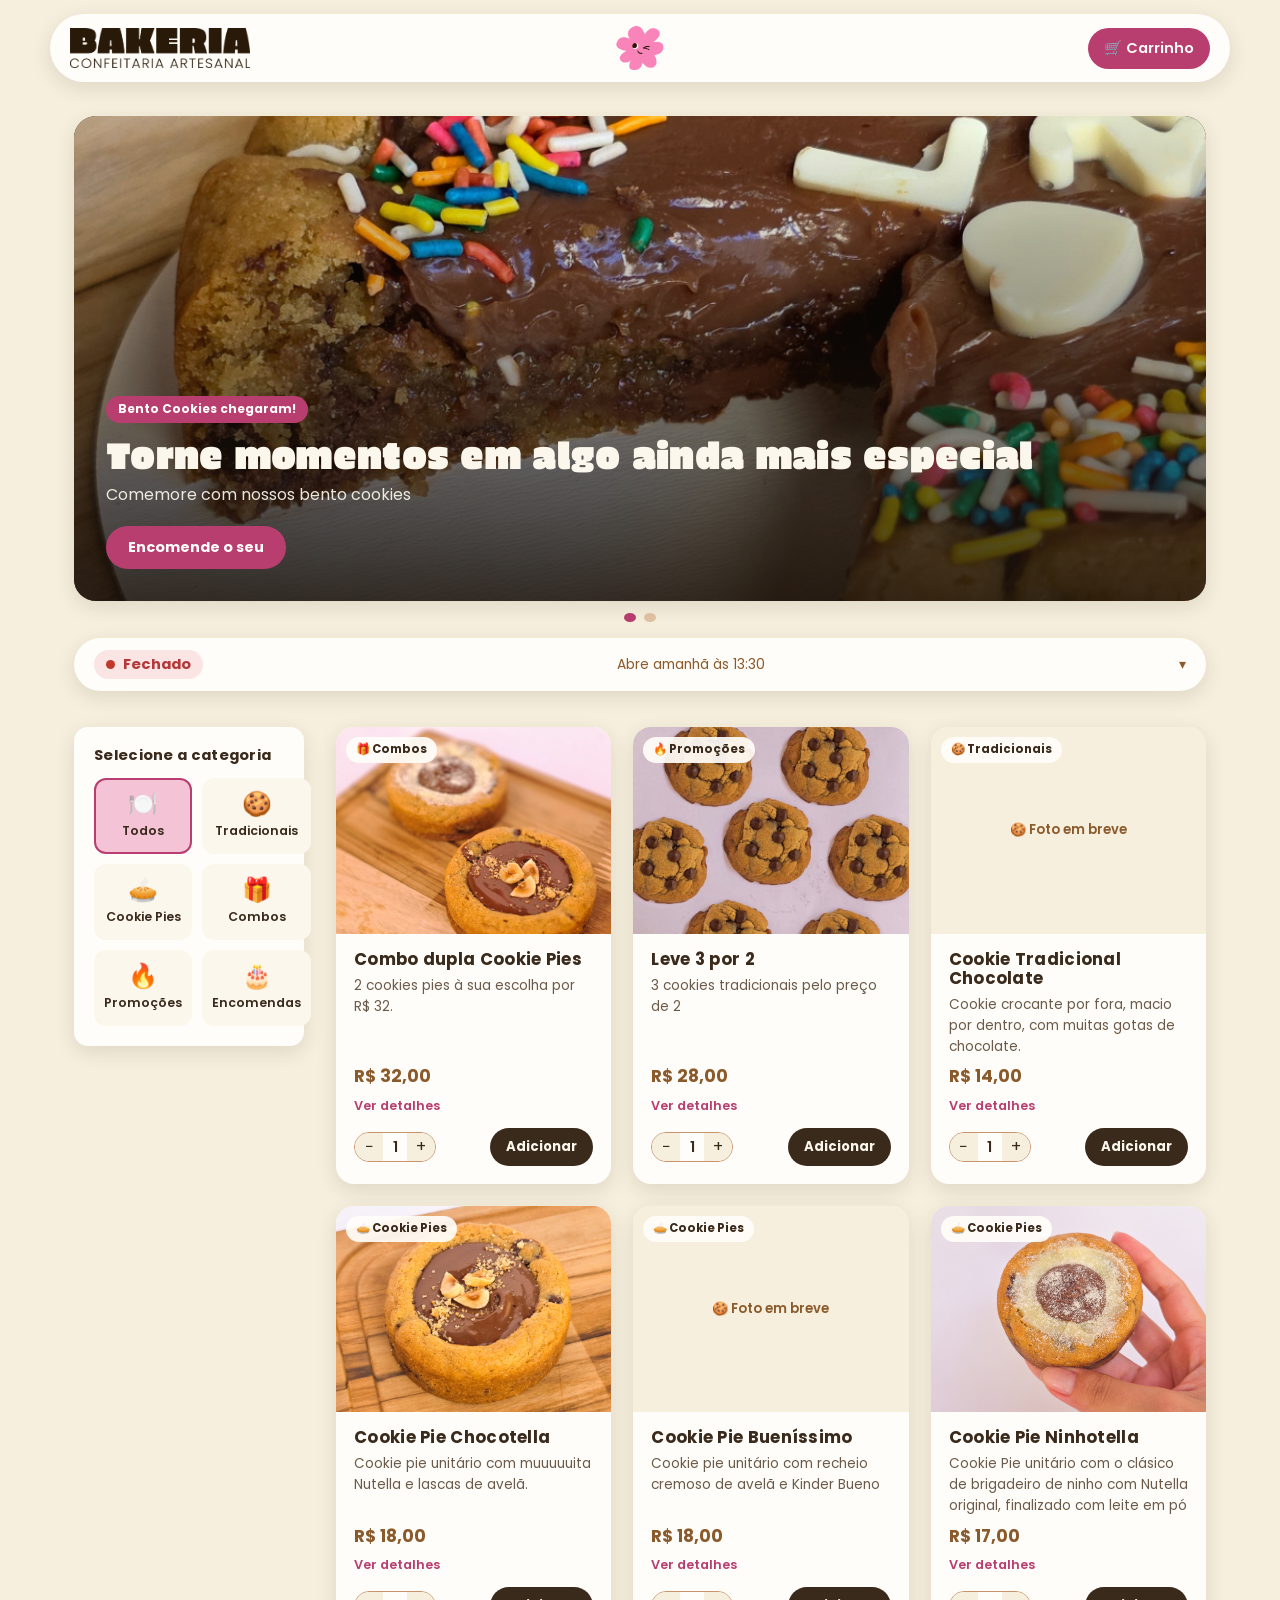
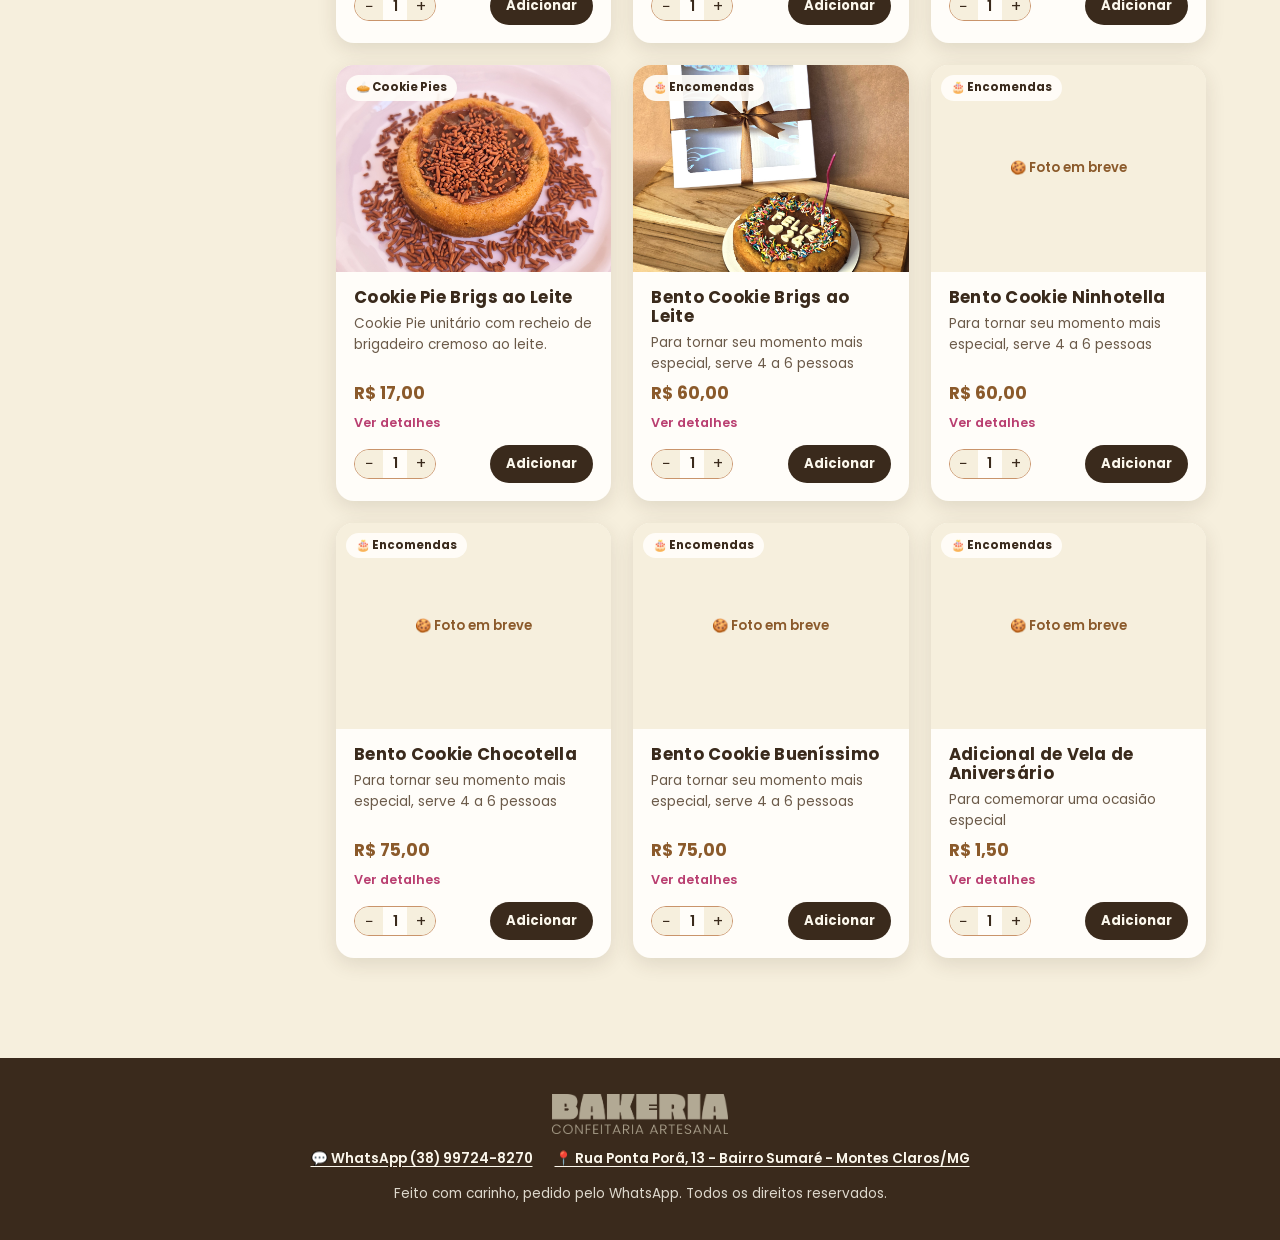
==== commit cdc2c78c: "Add files via upload" ====
--- a/index.html
+++ b/index.html
@@ -4,6 +4,18 @@
 <meta charset="UTF-8">
 <meta name="viewport" content="width=device-width, initial-scale=1.0">
 <title>Bakeria Confeitaria Artesanal — Peça pelo WhatsApp</title>
+<meta name="description" content="Cookies tradicionais, cookie pies recheados e bento cookies sob encomenda em Montes Claros/MG. Monte seu pedido e finalize pelo WhatsApp.">
+<meta name="theme-color" content="#F6EFDD">
+
+<!-- Prévia ao compartilhar o link (WhatsApp, Instagram, etc.).
+     Para a imagem aparecer, descomente a linha de og:image e troque pelo
+     endereço COMPLETO de uma foto sua (precisa começar com https://). -->
+<meta property="og:type" content="website">
+<meta property="og:locale" content="pt_BR">
+<meta property="og:title" content="Bakeria Confeitaria Artesanal — Peça pelo WhatsApp">
+<meta property="og:description" content="Cookies tradicionais, cookie pies recheados e bento cookies sob encomenda. Monte seu pedido e finalize pelo WhatsApp.">
+<!-- <meta property="og:image" content="https://SEU-USUARIO.github.io/SEU-REPOSITORIO/banner-compartilhar.jpg"> -->
+
 <link rel="icon" type="image/png" href="favicon.png">
 <link rel="apple-touch-icon" href="apple-touch-icon.png">
 <link rel="stylesheet" href="style.css">
@@ -32,8 +44,8 @@
   </header>
 
   <!-- ===================== BANNER DE PROMOÇÃO ===================== -->
-  <!-- Conteúdo vem de js/data.js (array BANNERS) — edite lá, não aqui -->
-  <section class="banner-promo container">
+  <!-- Conteúdo vem de data.js (array BANNERS) — edite lá, não aqui -->
+  <section class="banner-promo container" aria-label="Promoções">
     <div id="banner-container"></div>
     <div class="banner-pontos" id="banner-pontos"></div>
   </section>
@@ -41,13 +53,13 @@
   <!-- ===================== HORÁRIO DE FUNCIONAMENTO ===================== -->
   <!-- Horários vêm de data.js (HORARIO_FUNCIONAMENTO) — edite lá, não aqui -->
   <section class="horario-funcionamento container">
-    <button type="button" class="horario-resumo" id="horario-resumo" aria-expanded="false">
+    <button type="button" class="horario-resumo" id="horario-resumo" aria-expanded="false" aria-controls="horario-lista">
       <span class="horario-status">
         <span class="horario-bolinha" id="horario-bolinha"></span>
         <strong id="horario-texto-status">Carregando horário...</strong>
       </span>
       <span class="horario-hoje" id="horario-hoje"></span>
-      <span class="horario-seta" id="horario-seta">▾</span>
+      <span class="horario-seta" id="horario-seta" aria-hidden="true">▾</span>
     </button>
     <div class="horario-lista" id="horario-lista" hidden></div>
   </section>
@@ -55,14 +67,14 @@
   <!-- ===================== FILTRO + PRODUTOS ===================== -->
   <main class="container conteudo-principal">
     <aside class="filtro-categorias" aria-label="Filtrar por categoria">
-      <h3>Seleciona a categoria</h3>
+      <h3>Selecione a categoria</h3>
       <div class="grade-filtro" id="grade-filtro">
-        <!-- Preenchido automaticamente por main.js a partir de js/data.js -->
+        <!-- Preenchido automaticamente por main.js a partir de data.js -->
       </div>
     </aside>
 
     <div class="area-produtos" id="categorias-container">
-      <!-- Preenchido automaticamente por main.js a partir de js/data.js -->
+      <!-- Preenchido automaticamente por main.js a partir de data.js -->
     </div>
   </main>
 
@@ -71,6 +83,8 @@
     <span class="logo-caixa logo-caixa-rodape">
       <img src="logo-rodape.png" alt="Bakeria Confeitaria Artesanal">
     </span>
+    <!-- Contato: preenchido por cart.js (WhatsApp, Instagram e endereço vêm de data.js/cart.js) -->
+    <div class="rodape-contato" id="rodape-contato"></div>
     <p>Feito com carinho, pedido pelo WhatsApp. Todos os direitos reservados.</p>
   </footer>
 
@@ -93,11 +107,11 @@
 
         <div class="campo-nome">
           <label for="campo-nome-cliente">Seu nome <span class="obrigatorio">*</span></label>
-          <input type="text" id="campo-nome-cliente" placeholder="Digite seu nome">
+          <input type="text" id="campo-nome-cliente" placeholder="Digite seu nome" autocomplete="name">
         </div>
 
         <p class="dica-data-entrega-geral">
-          📅 A data de entrega/retirada agora é escolhida individualmente para cada produto, na lista acima. Pedidos de encomenda podem precisar de mais dias — combine pelo WhatsApp se a data for muito em cima da hora.
+          📅 A data de entrega/retirada é escolhida em cada produto, na lista acima. Encomendas podem precisar de mais dias — combine pelo WhatsApp se a data for muito em cima da hora.
         </p>
 
         <div class="campo-tipo-entrega">
@@ -116,6 +130,7 @@
 
         <p class="aviso-retirada" id="aviso-retirada">
           🏪 <span id="texto-endereco-retirada"></span>
+          <a href="#" id="link-mapa-retirada" class="link-mapa" target="_blank" rel="noopener">📍 Ver no mapa</a>
         </p>
 
         <p class="aviso-frete" id="aviso-frete">
@@ -124,8 +139,8 @@
 
         <div class="campo-endereco" id="bloco-endereco">
           <label for="campo-cep">CEP de entrega <span class="obrigatorio">*</span></label>
-          <input type="text" id="campo-cep" placeholder="00000-000" inputmode="numeric" maxlength="9">
-          <span class="cep-status" id="cep-status"></span>
+          <input type="text" id="campo-cep" placeholder="00000-000" inputmode="numeric" maxlength="9" autocomplete="postal-code">
+          <span class="cep-status" id="cep-status" aria-live="polite"></span>
 
           <div class="linha-endereco">
             <div class="campo-endereco-item campo-rua-wrap">
@@ -133,10 +148,15 @@
               <input type="text" id="campo-rua" placeholder="Preenchido pelo CEP (edite se precisar)">
             </div>
             <div class="campo-endereco-item campo-numero-wrap">
-              <label for="campo-numero">Número</label>
+              <label for="campo-numero">Número <span class="obrigatorio">*</span></label>
               <input type="text" id="campo-numero" placeholder="Nº" inputmode="numeric">
             </div>
           </div>
+
+          <label class="check-sem-numero">
+            <input type="checkbox" id="campo-sem-numero">
+            <span>Endereço sem número (s/n)</span>
+          </label>
 
           <div class="linha-endereco">
             <div class="campo-endereco-item">
@@ -148,20 +168,47 @@
               <input type="text" id="campo-cidade" placeholder="Preenchido pelo CEP (edite se precisar)">
             </div>
           </div>
+
+          <div class="campo-endereco-item campo-complemento-wrap">
+            <label for="campo-complemento">Complemento (opcional)</label>
+            <input type="text" id="campo-complemento" placeholder="Apto, bloco, ponto de referência">
+          </div>
         </div>
       </div>
     </div>
 
     <!-- Rodapé fixo: sempre visível, não rola junto com o resto. -->
     <div class="carrinho-fixo">
-      <div class="carrinho-total">
-        <span>Total</span>
-        <span id="carrinho-total-valor">R$ 0,00</span>
-      </div>
-      <button type="button" class="btn-pedido" id="btn-fazer-pedido" disabled>
+      <div class="campo-cupom">
+        <label for="campo-cupom">Cupom de desconto</label>
+        <div class="cupom-linha">
+          <input type="text" id="campo-cupom" placeholder="Digite o código" autocapitalize="characters" autocomplete="off">
+          <button type="button" id="btn-aplicar-cupom">Aplicar</button>
+        </div>
+        <p class="cupom-status" id="cupom-status" aria-live="polite"></p>
+      </div>
+
+      <div class="carrinho-total-bloco" id="carrinho-total-bloco">
+        <div class="linha-valor linha-subtotal" id="linha-subtotal" hidden>
+          <span>Subtotal</span>
+          <span id="subtotal-valor">R$ 0,00</span>
+        </div>
+        <div class="linha-valor linha-desconto" id="linha-desconto" hidden>
+          <span>Desconto (<span id="cupom-aplicado-codigo"></span>)</span>
+          <span id="desconto-valor">- R$ 0,00</span>
+        </div>
+        <div class="linha-valor linha-total-final">
+          <span>Total</span>
+          <span id="carrinho-total-valor">R$ 0,00</span>
+        </div>
+      </div>
+
+      <!-- O botão só fica desativado com o carrinho vazio. Com algo faltando,
+           ele continua ativo e, ao clicar, o site mostra e destaca o que falta. -->
+      <button type="button" class="btn-pedido" id="btn-fazer-pedido">
         Fazer pedido pelo WhatsApp
       </button>
-      <p class="aviso-obrigatorio" id="aviso-obrigatorio">* Nome, CEP e a data de cada item são obrigatórios para fazer o pedido</p>
+      <p class="aviso-obrigatorio" id="aviso-obrigatorio" aria-live="polite"></p>
     </div>
   </aside>
 
--- a/style.css
+++ b/style.css
@@ -7,6 +7,10 @@
    - Pink Cosmos (rosa)       -> --rosa / --rosa-claro
    Ajuste os valores hexadecimais abaixo se tiver o código exato
    das etiquetas Pantone (TPX/TCX -> HEX) da sua gráfica.
+
+   CONTRASTE (acessibilidade, WCAG AA = 4,5:1 para texto pequeno):
+   o rosa e o verde do WhatsApp foram escurecidos em relação à versão
+   anterior para o texto branco ficar legível (rosa ~5,3:1, verde ~5,4:1).
    ============================================================ */
 
 @import url('https://fonts.googleapis.com/css2?family=Erica+One&family=Poppins:wght@400;500;600;700&display=swap');
@@ -18,9 +22,13 @@
   --marrom-escuro: #3A2A1C;
   --marrom-cafe:   #8B5A2B;
   --marrom-claro:  #C9946B;
-  --rosa:          #E0709A;
+  --rosa:          #B93E70;
+  --rosa-hover:    #A23362;
   --rosa-claro:    #F4C3D6;
   --branco:        #FFFDF9;
+  --erro:          #B23A3A;
+  --whatsapp:      #0F7A41;
+  --whatsapp-hover:#0B6636;
 
   /* Tipografia */
   --fonte-titulo: 'Erica One', cursive;
@@ -46,6 +54,9 @@
   -webkit-font-smoothing: antialiased;
 }
 
+/* Com o carrinho aberto, o fundo não rola (só o painel) */
+body.carrinho-aberto{ overflow: hidden; }
+
 img{ max-width: 100%; display: block; }
 a{ color: inherit; text-decoration: none; }
 button{ font-family: inherit; cursor: pointer; }
@@ -71,6 +82,7 @@
 
 @media (prefers-reduced-motion: reduce){
   *{ animation: none !important; transition: none !important; }
+  html{ scroll-behavior: auto; }
 }
 
 /* ---------------------------------------------------------
@@ -170,7 +182,7 @@
   transition: transform 0.15s ease, background 0.2s ease;
 }
 
-.btn-carrinho:hover{ background: #cf5c86; transform: translateY(-1px); }
+.btn-carrinho:hover{ background: var(--rosa-hover); transform: translateY(-1px); }
 
 .badge-carrinho{
   position: absolute;
@@ -188,6 +200,15 @@
   padding: 0 4px;
 }
 
+/* "Pulso" do contador quando um produto é adicionado */
+.badge-carrinho.pulsar{ animation: pulso-badge 0.5s ease; }
+
+@keyframes pulso-badge{
+  0%   { transform: scale(1); }
+  40%  { transform: scale(1.45); }
+  100% { transform: scale(1); }
+}
+
 /* ---------------------------------------------------------
    BANNER DE PROMOÇÃO — imagem cheia com texto sobreposto
    (conteúdo vem de data.js -> BANNERS)
@@ -266,7 +287,7 @@
   font-size: 0.9rem;
   transition: background 0.2s ease, transform 0.15s ease;
 }
-.banner-conteudo .btn-primario:hover{ background: #cf5c86; transform: translateY(-1px); }
+.banner-conteudo .btn-primario:hover{ background: var(--rosa-hover); transform: translateY(-1px); }
 
 .banner-pontos{
   display: flex;
@@ -439,10 +460,8 @@
     padding: 14px 16px;
   }
 
-  /* Antes disso, os tiles rolavam na horizontal e ficavam cortados na
-     borda (ex: "Combos" cortado, "Promoções" invisível, sem indicação
-     de que dava pra arrastar). Agora quebram em linhas — sempre visíveis
-     por completo, sem precisar rolar. */
+  /* Os tiles quebram em linhas (sempre visíveis por completo), em vez de
+     rolar na horizontal e ficar cortados na borda da tela. */
   .grade-filtro{
     grid-template-columns: repeat(auto-fit, minmax(76px, 1fr));
     gap: 10px;
@@ -527,6 +546,7 @@
   font-weight: 700;
   padding: 4px 10px;
   border-radius: 999px;
+  z-index: 1;
 }
 
 .foto-indisponivel{ display: none; }
@@ -651,6 +671,7 @@
 }
 
 .galeria .imagem-principal{
+  position: relative; /* necessário para o aviso "Foto em breve" ocupar a área toda */
   border-radius: var(--raio);
   overflow: hidden;
   aspect-ratio: 4/3;
@@ -744,7 +765,50 @@
   font-size: 0.95rem;
   box-shadow: var(--sombra);
 }
-.btn-adicionar-grande:hover{ background: #cf5c86; }
+.btn-adicionar-grande:hover{ background: var(--rosa-hover); }
+
+/* ---------------------------------------------------------
+   AVISO RÁPIDO (TOAST) — aparece ao adicionar um produto
+--------------------------------------------------------- */
+.toast-carrinho{
+  position: fixed;
+  left: 50%;
+  bottom: 24px;
+  transform: translate(-50%, 20px);
+  z-index: 150;
+  display: flex;
+  align-items: center;
+  gap: 14px;
+  max-width: min(92vw, 460px);
+  background: var(--marrom-escuro);
+  color: var(--bege-claro);
+  padding: 12px 18px;
+  border-radius: 999px;
+  box-shadow: 0 10px 28px rgba(0, 0, 0, 0.3);
+  font-size: 0.88rem;
+  font-weight: 600;
+  opacity: 0;
+  pointer-events: none;
+  transition: opacity 0.25s ease, transform 0.25s ease;
+}
+
+.toast-carrinho.visivel{
+  opacity: 1;
+  transform: translate(-50%, 0);
+  pointer-events: auto;
+}
+
+.toast-carrinho button{
+  flex-shrink: 0;
+  background: var(--rosa);
+  color: var(--branco);
+  border: none;
+  padding: 7px 14px;
+  border-radius: 999px;
+  font-weight: 700;
+  font-size: 0.8rem;
+}
+.toast-carrinho button:hover{ background: var(--rosa-hover); }
 
 /* ---------------------------------------------------------
    CARRINHO (painel lateral fixo, acessível de qualquer página)
@@ -768,12 +832,19 @@
   z-index: 201;
   box-shadow: -8px 0 30px rgba(0,0,0,0.2);
   transform: translateX(100%);
-  transition: transform 0.3s ease;
+  /* visibility garante que, fechado, nada do painel receba foco/leitor de
+     tela (reforço para navegadores sem suporte ao atributo "inert") */
+  visibility: hidden;
+  transition: transform 0.3s ease, visibility 0s linear 0.3s;
   display: flex;
   flex-direction: column;
   overflow: hidden;
 }
-.painel-carrinho.aberto{ transform: translateX(0); }
+.painel-carrinho.aberto{
+  transform: translateX(0);
+  visibility: visible;
+  transition: transform 0.3s ease, visibility 0s;
+}
 
 .carrinho-cabecalho{
   display: flex;
@@ -800,6 +871,7 @@
   flex: 1;
   min-height: 0; /* necessário para o overflow funcionar dentro de flex */
   overflow-y: auto;
+  overscroll-behavior: contain; /* rolar o painel não rola a página ao fundo */
 }
 
 .lista-carrinho{
@@ -825,7 +897,7 @@
 .item-carrinho{
   display: flex;
   gap: 12px;
-  align-items: center;
+  align-items: flex-start;
   background: var(--branco);
   border-radius: 10px;
   padding: 10px;
@@ -871,11 +943,46 @@
   color: var(--marrom-escuro);
 }
 .data-item-input:focus{ border-color: var(--rosa); }
-.data-item-input:invalid{ border-color: #b23a3a; }
+
+/* Aviso discreto quando a data cai num dia sem atendimento */
+.dica-data-item, .dica-dia-item{
+  display: block;
+  font-size: 0.74rem;
+  font-weight: 600;
+  color: #8a5a00;
+  margin-top: 4px;
+}
+.dica-dia-item:empty{ display: none; }
+
+/* Observações por item (sabores do combo, texto do bento...) */
+.obs-item-label{
+  display: block;
+  margin-top: 8px;
+  font-size: 0.76rem;
+  font-weight: 600;
+  color: var(--marrom-cafe);
+}
+
+.obs-item-input{
+  display: block;
+  width: 100%;
+  margin-top: 4px;
+  padding: 7px 9px;
+  border-radius: 8px;
+  border: 1.5px solid var(--marrom-claro);
+  font-family: inherit;
+  font-size: 0.8rem;
+  line-height: 1.4;
+  background: var(--branco);
+  color: var(--marrom-escuro);
+  resize: vertical;
+  min-height: 52px;
+}
+.obs-item-input:focus{ border-color: var(--rosa); }
 
 .item-carrinho .remover{
   background: none; border: none;
-  color: #b23a3a;
+  color: var(--erro);
   font-size: 0.78rem;
   font-weight: 600;
   text-decoration: underline;
@@ -888,11 +995,31 @@
   font-size: 0.92rem;
 }
 
-.carrinho-rodape{
-  /* Classe legada, sem uso no HTML atual (substituída por
-     .carrinho-dados + .carrinho-fixo). Mantida vazia de propósito
-     para não quebrar nada caso algo externo ainda a referencie. */
-}
+/* Sugestão de vela quando há uma encomenda no carrinho */
+.upsell-vela{
+  display: flex;
+  align-items: center;
+  justify-content: space-between;
+  gap: 10px;
+  background: var(--rosa-claro);
+  border-radius: 10px;
+  padding: 10px 12px;
+  font-size: 0.82rem;
+  font-weight: 600;
+  color: var(--marrom-escuro);
+}
+
+.upsell-vela button{
+  flex-shrink: 0;
+  background: var(--marrom-escuro);
+  color: var(--bege-claro);
+  border: none;
+  padding: 7px 14px;
+  border-radius: 999px;
+  font-weight: 700;
+  font-size: 0.78rem;
+}
+.upsell-vela button:hover{ background: var(--rosa); }
 
 .titulo-dados-pedido{
   font-family: var(--fonte-corpo);
@@ -925,7 +1052,13 @@
 
 .obrigatorio{ color: var(--rosa); }
 
-/* --------- AVISO GERAL SOBRE DATA (a data em si fica em cada item, veja .data-item-* mais abaixo) --------- */
+/* Campo com problema, destacado ao clicar em "Fazer pedido" com algo faltando */
+.campo-invalido{
+  border-color: var(--erro) !important;
+  box-shadow: 0 0 0 3px rgba(178, 58, 58, 0.2);
+}
+
+/* --------- AVISO GERAL SOBRE DATA (a data em si fica em cada item) --------- */
 .dica-data-entrega-geral{
   font-size: 0.8rem;
   color: var(--marrom-cafe);
@@ -954,6 +1087,7 @@
 }
 
 .opcao-entrega{
+  position: relative; /* âncora do input escondido (evita salto de rolagem ao focar) */
   display: flex;
   align-items: center;
   justify-content: center;
@@ -983,6 +1117,11 @@
   background: var(--rosa-claro);
 }
 
+.opcao-entrega:has(input:focus-visible){
+  outline: 3px solid var(--rosa);
+  outline-offset: 2px;
+}
+
 /* Fallback via JS para navegadores sem suporte a :has() */
 .opcao-entrega.selecionada{
   border-color: var(--rosa);
@@ -1009,6 +1148,16 @@
   margin: 0 0 14px;
   border: 1.5px dashed var(--marrom-claro);
 }
+
+.link-mapa{
+  display: block;
+  margin-top: 6px;
+  font-size: 0.78rem;
+  font-weight: 700;
+  color: var(--rosa);
+  text-decoration: underline;
+}
+.link-mapa:hover{ color: var(--rosa-hover); }
 
 /* --------- ENDEREÇO (CEP com busca automática + número manual) --------- */
 .campo-endereco{
@@ -1042,7 +1191,8 @@
 }
 .cep-status.buscando{ color: var(--marrom-cafe); }
 .cep-status.sucesso{ color: #2e7d4f; font-weight: 600; }
-.cep-status.erro{ color: #b23a3a; font-weight: 600; }
+.cep-status.aviso{ color: #8a5a00; font-weight: 600; }
+.cep-status.erro{ color: var(--erro); font-weight: 600; }
 
 .linha-endereco{
   display: grid;
@@ -1071,25 +1221,120 @@
 }
 
 .campo-endereco-item input:focus{ border-color: var(--rosa); }
+.campo-endereco-item input:disabled{ background: var(--bege); opacity: 0.7; }
+
+.campo-complemento-wrap{ margin-top: 10px; }
+
+.check-sem-numero{
+  display: flex;
+  align-items: center;
+  gap: 8px;
+  margin-top: 8px;
+  font-size: 0.78rem;
+  font-weight: 600;
+  color: var(--marrom-cafe);
+  cursor: pointer;
+}
+.check-sem-numero input{ width: 16px; height: 16px; accent-color: var(--rosa); }
 
 .aviso-obrigatorio{
-  font-size: 0.74rem;
+  font-size: 0.76rem;
   color: var(--marrom-cafe);
   text-align: center;
   margin: 10px 0 0;
 }
-
-.carrinho-total{
+.aviso-obrigatorio.erro{
+  color: var(--erro);
+  font-weight: 700;
+  font-size: 0.82rem;
+}
+
+/* --------- CUPOM DE DESCONTO --------- */
+.campo-cupom{
+  margin-bottom: 14px;
+}
+.campo-cupom label{
+  display: block;
+  font-size: 0.82rem;
+  font-weight: 600;
+  margin-bottom: 6px;
+}
+
+.cupom-linha{
+  display: flex;
+  gap: 8px;
+}
+
+.cupom-linha input{
+  flex: 1;
+  min-width: 0;
+  padding: 10px 12px;
+  border-radius: 10px;
+  border: 1.5px solid var(--marrom-claro);
+  font-family: inherit;
+  font-size: 0.92rem;
+  background: var(--branco);
+  color: var(--marrom-escuro);
+  text-transform: uppercase;
+}
+.cupom-linha input::placeholder{ text-transform: none; }
+.cupom-linha input:focus{ border-color: var(--rosa); }
+
+.cupom-linha button{
+  flex-shrink: 0;
+  background: var(--marrom-escuro);
+  color: var(--bege-claro);
+  border: none;
+  padding: 0 18px;
+  border-radius: 10px;
+  font-weight: 700;
+  font-size: 0.86rem;
+}
+.cupom-linha button:hover{ background: var(--rosa); }
+
+.cupom-status{
+  font-size: 0.78rem;
+  margin: 6px 0 0;
+  min-height: 1.1em;
+}
+.cupom-status.sucesso{ color: #1e7a45; font-weight: 600; }
+.cupom-status.erro{ color: var(--erro); font-weight: 600; }
+
+.link-remover-cupom{
+  background: none;
+  border: none;
+  padding: 0;
+  color: inherit;
+  text-decoration: underline;
+  font-size: inherit;
+  font-weight: 600;
+  cursor: pointer;
+}
+
+.carrinho-total-bloco{
+  margin-bottom: 14px;
+}
+
+.linha-valor{
   display: flex;
   justify-content: space-between;
+  font-size: 0.9rem;
+  color: var(--marrom-cafe);
+  padding: 2px 0;
+}
+
+.linha-desconto{ color: #1e7a45; font-weight: 600; }
+
+.linha-total-final{
   font-weight: 700;
   font-size: 1.05rem;
-  margin-bottom: 14px;
+  color: var(--marrom-escuro);
+  margin-top: 4px;
 }
 
 .btn-pedido{
   width: 100%;
-  background: #25D366;
+  background: var(--whatsapp);
   color: #fff;
   border: none;
   padding: 13px;
@@ -1102,7 +1347,43 @@
   gap: 8px;
 }
 .btn-pedido:disabled{ opacity: 0.5; cursor: not-allowed; }
-.btn-pedido:not(:disabled):hover{ background: #1ebd5a; }
+.btn-pedido:not(:disabled):hover{ background: var(--whatsapp-hover); }
+
+.btn-secundario{
+  width: 100%;
+  background: none;
+  color: var(--marrom-escuro);
+  border: 1.5px solid var(--marrom-claro);
+  padding: 11px;
+  border-radius: 999px;
+  font-weight: 700;
+  font-size: 0.9rem;
+}
+.btn-secundario:hover{ border-color: var(--rosa); color: var(--rosa); }
+
+/* --------- TELA DE CONFIRMAÇÃO APÓS ENVIAR O PEDIDO --------- */
+.confirmacao-envio{
+  position: absolute;
+  inset: 0;
+  z-index: 5;
+  display: flex;
+  align-items: center;
+  justify-content: center;
+  padding: 24px;
+  background: var(--bege-claro);
+}
+
+.confirmacao-corpo{
+  width: 100%;
+  display: flex;
+  flex-direction: column;
+  gap: 12px;
+  text-align: center;
+}
+
+.confirmacao-icone{ font-size: 2.6rem; line-height: 1; }
+.confirmacao-corpo h3{ font-size: 1.4rem; margin: 0; }
+.confirmacao-corpo p{ margin: 0 0 6px; font-size: 0.92rem; color: #5a4a3a; }
 
 /* ---------------------------------------------------------
    RODAPÉ
@@ -1125,6 +1406,21 @@
 }
 .rodape p{ margin: 0; opacity: 0.85; }
 
+.rodape-contato{
+  display: flex;
+  flex-wrap: wrap;
+  justify-content: center;
+  gap: 8px 22px;
+  padding: 0 16px;
+}
+.rodape-contato a{
+  color: var(--bege-claro);
+  font-weight: 600;
+  text-decoration: underline;
+  text-underline-offset: 3px;
+}
+.rodape-contato a:hover{ color: var(--rosa-claro); }
+
 /* ============================================================
    RESPONSIVO — TABLET E CELULAR (9:16)
    Faixas usadas neste site:
@@ -1156,6 +1452,9 @@
   .rodape{
     padding-bottom: max(36px, env(safe-area-inset-bottom));
   }
+  .carrinho-fixo{
+    padding-bottom: max(20px, env(safe-area-inset-bottom));
+  }
 }
 
 /* --- Celulares em pé (9:16), até 600px --- */
@@ -1192,6 +1491,15 @@
   .btn-adicionar{ padding: 10px 16px; font-size: 0.85rem; }
   .fechar-carrinho{ min-width: 40px; min-height: 40px; display: flex; align-items: center; justify-content: center; }
 
+  /* Campos com 16px: abaixo disso o iPhone dá zoom automático ao tocar
+     no campo e desorganiza o carrinho. */
+  .campo-nome input,
+  .campo-endereco > input,
+  .campo-endereco-item input,
+  .cupom-linha input,
+  .data-item-input,
+  .obs-item-input{ font-size: 16px; }
+
   .produto-detalhe{ gap: 24px; }
   .galeria .miniaturas button{ width: 58px; height: 58px; }
   .acao-produto .seletor-qtd button{ width: 40px; height: 40px; }
@@ -1203,6 +1511,8 @@
   .btn-adicionar-grande{ width: 100%; text-align: center; padding: 14px 26px; }
 
   .painel-carrinho{ width: 100vw; }
+
+  .toast-carrinho{ bottom: 16px; width: calc(100vw - 28px); justify-content: space-between; }
 }
 
 /* --- Celulares bem pequenos (ex: iPhone SE, ~360px e menos) --- */
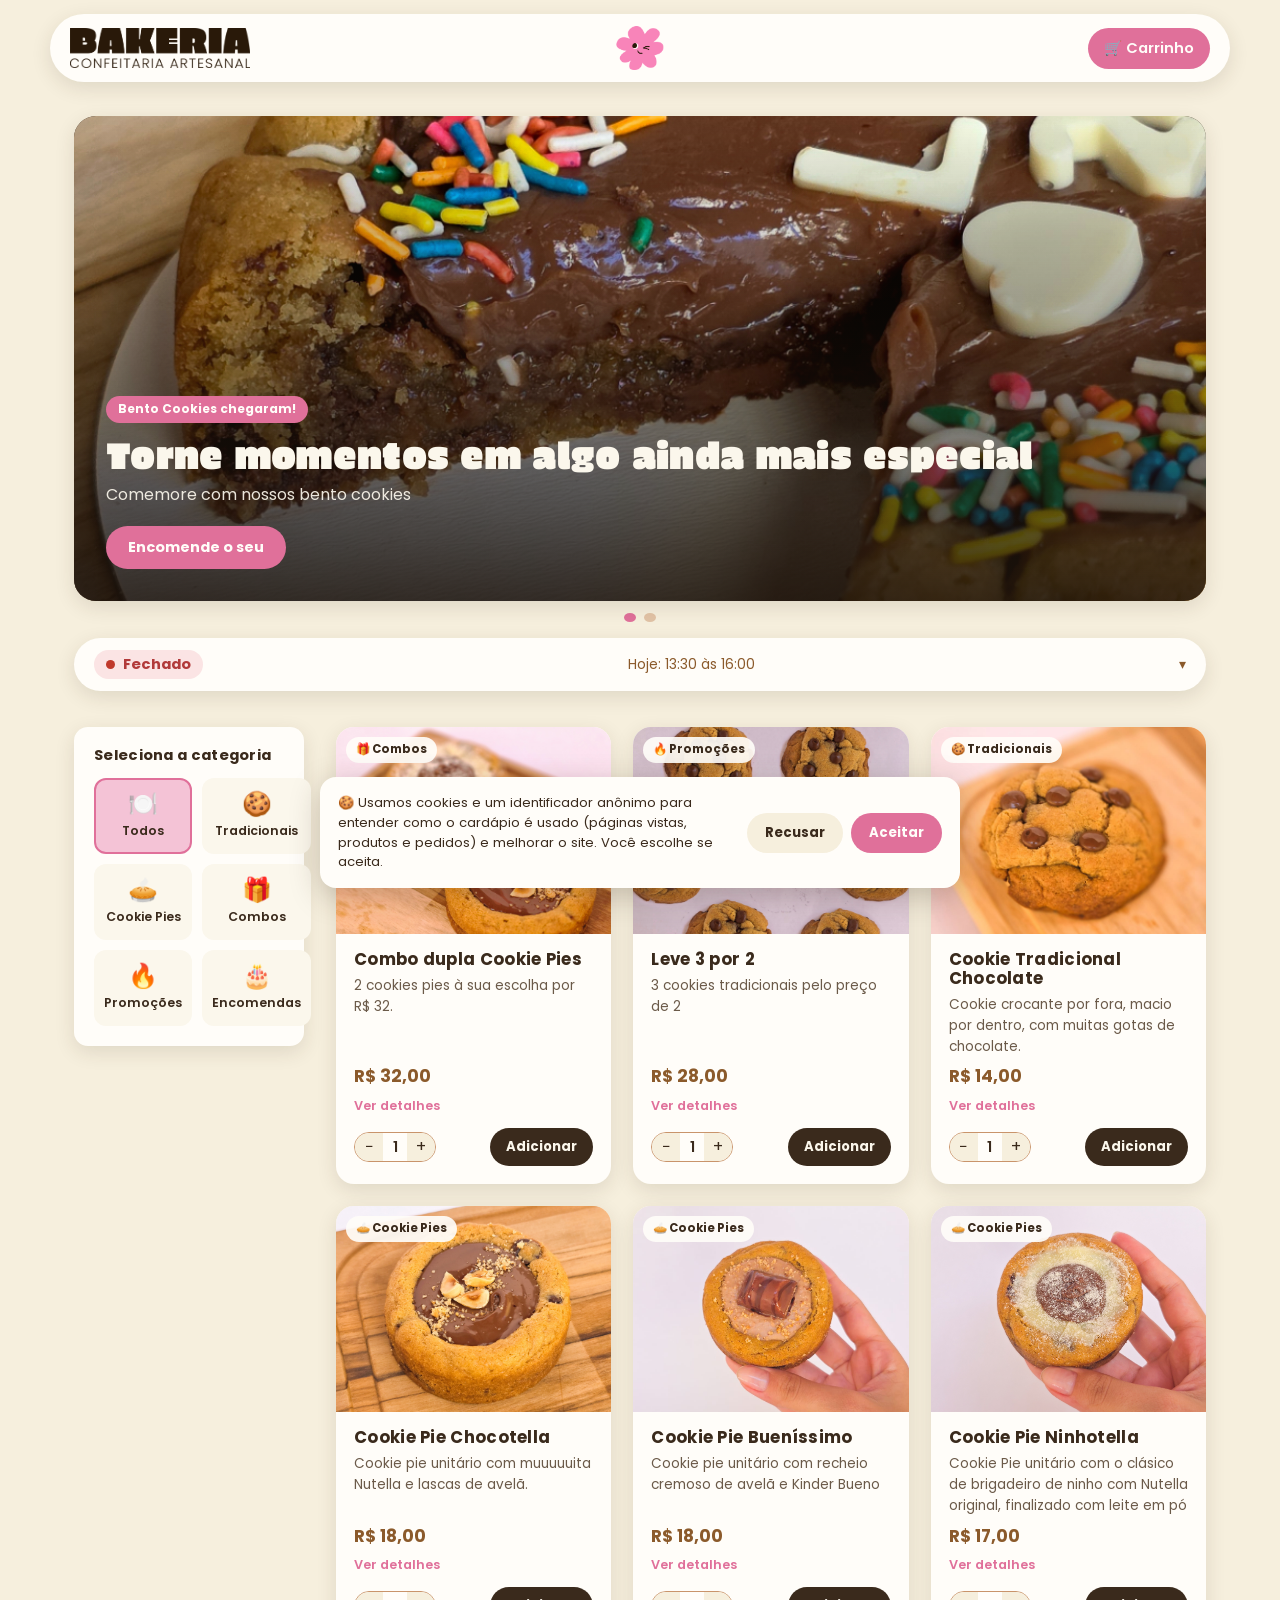
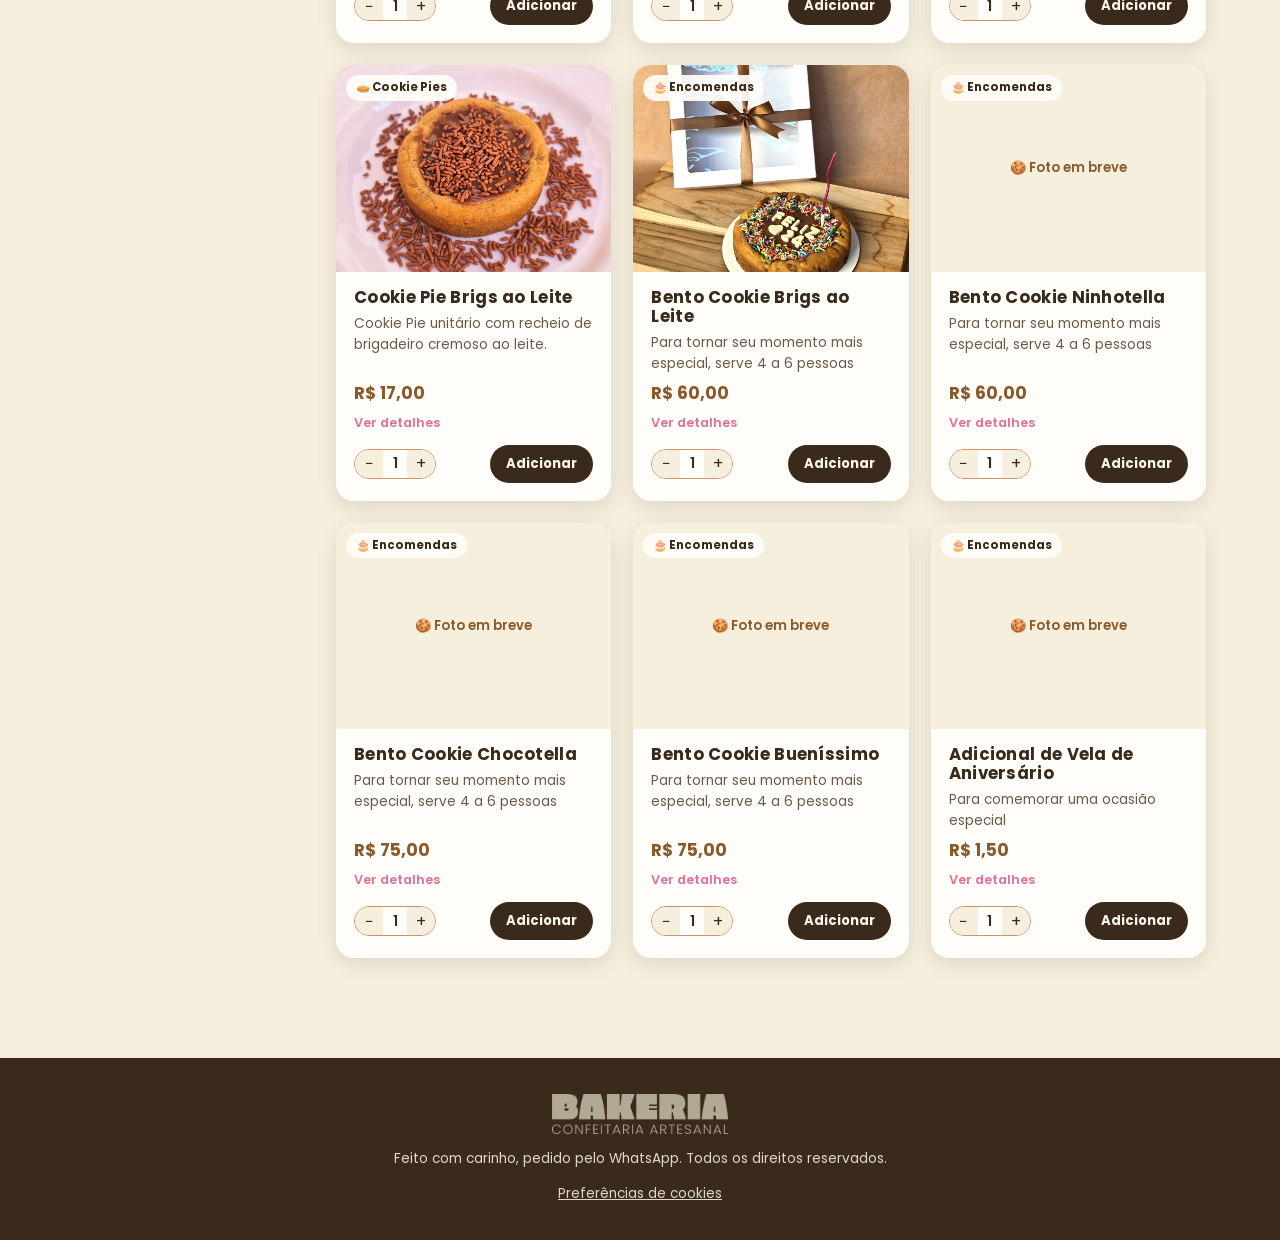
==== commit 9813592a: "Add files via upload" ====
--- a/index.html
+++ b/index.html
@@ -4,18 +4,6 @@
 <meta charset="UTF-8">
 <meta name="viewport" content="width=device-width, initial-scale=1.0">
 <title>Bakeria Confeitaria Artesanal — Peça pelo WhatsApp</title>
-<meta name="description" content="Cookies tradicionais, cookie pies recheados e bento cookies sob encomenda em Montes Claros/MG. Monte seu pedido e finalize pelo WhatsApp.">
-<meta name="theme-color" content="#F6EFDD">
-
-<!-- Prévia ao compartilhar o link (WhatsApp, Instagram, etc.).
-     Para a imagem aparecer, descomente a linha de og:image e troque pelo
-     endereço COMPLETO de uma foto sua (precisa começar com https://). -->
-<meta property="og:type" content="website">
-<meta property="og:locale" content="pt_BR">
-<meta property="og:title" content="Bakeria Confeitaria Artesanal — Peça pelo WhatsApp">
-<meta property="og:description" content="Cookies tradicionais, cookie pies recheados e bento cookies sob encomenda. Monte seu pedido e finalize pelo WhatsApp.">
-<!-- <meta property="og:image" content="https://SEU-USUARIO.github.io/SEU-REPOSITORIO/banner-compartilhar.jpg"> -->
-
 <link rel="icon" type="image/png" href="favicon.png">
 <link rel="apple-touch-icon" href="apple-touch-icon.png">
 <link rel="stylesheet" href="style.css">
@@ -44,8 +32,8 @@
   </header>
 
   <!-- ===================== BANNER DE PROMOÇÃO ===================== -->
-  <!-- Conteúdo vem de data.js (array BANNERS) — edite lá, não aqui -->
-  <section class="banner-promo container" aria-label="Promoções">
+  <!-- Conteúdo vem de js/data.js (array BANNERS) — edite lá, não aqui -->
+  <section class="banner-promo container">
     <div id="banner-container"></div>
     <div class="banner-pontos" id="banner-pontos"></div>
   </section>
@@ -53,13 +41,13 @@
   <!-- ===================== HORÁRIO DE FUNCIONAMENTO ===================== -->
   <!-- Horários vêm de data.js (HORARIO_FUNCIONAMENTO) — edite lá, não aqui -->
   <section class="horario-funcionamento container">
-    <button type="button" class="horario-resumo" id="horario-resumo" aria-expanded="false" aria-controls="horario-lista">
+    <button type="button" class="horario-resumo" id="horario-resumo" aria-expanded="false">
       <span class="horario-status">
         <span class="horario-bolinha" id="horario-bolinha"></span>
         <strong id="horario-texto-status">Carregando horário...</strong>
       </span>
       <span class="horario-hoje" id="horario-hoje"></span>
-      <span class="horario-seta" id="horario-seta" aria-hidden="true">▾</span>
+      <span class="horario-seta" id="horario-seta">▾</span>
     </button>
     <div class="horario-lista" id="horario-lista" hidden></div>
   </section>
@@ -67,14 +55,14 @@
   <!-- ===================== FILTRO + PRODUTOS ===================== -->
   <main class="container conteudo-principal">
     <aside class="filtro-categorias" aria-label="Filtrar por categoria">
-      <h3>Selecione a categoria</h3>
+      <h3>Seleciona a categoria</h3>
       <div class="grade-filtro" id="grade-filtro">
-        <!-- Preenchido automaticamente por main.js a partir de data.js -->
+        <!-- Preenchido automaticamente por main.js a partir de js/data.js -->
       </div>
     </aside>
 
     <div class="area-produtos" id="categorias-container">
-      <!-- Preenchido automaticamente por main.js a partir de data.js -->
+      <!-- Preenchido automaticamente por main.js a partir de js/data.js -->
     </div>
   </main>
 
@@ -83,9 +71,8 @@
     <span class="logo-caixa logo-caixa-rodape">
       <img src="logo-rodape.png" alt="Bakeria Confeitaria Artesanal">
     </span>
-    <!-- Contato: preenchido por cart.js (WhatsApp, Instagram e endereço vêm de data.js/cart.js) -->
-    <div class="rodape-contato" id="rodape-contato"></div>
     <p>Feito com carinho, pedido pelo WhatsApp. Todos os direitos reservados.</p>
+    <p><a href="#" onclick="if(window.Analytics){ Analytics.reabrirConsentimento(); } return false;" style="text-decoration:underline;">Preferências de cookies</a></p>
   </footer>
 
   <!-- ===================== CARRINHO (painel lateral fixo) ===================== -->
@@ -107,11 +94,11 @@
 
         <div class="campo-nome">
           <label for="campo-nome-cliente">Seu nome <span class="obrigatorio">*</span></label>
-          <input type="text" id="campo-nome-cliente" placeholder="Digite seu nome" autocomplete="name">
+          <input type="text" id="campo-nome-cliente" placeholder="Digite seu nome">
         </div>
 
         <p class="dica-data-entrega-geral">
-          📅 A data de entrega/retirada é escolhida em cada produto, na lista acima. Encomendas podem precisar de mais dias — combine pelo WhatsApp se a data for muito em cima da hora.
+          📅 A data de entrega/retirada agora é escolhida individualmente para cada produto, na lista acima. Pedidos de encomenda podem precisar de mais dias — combine pelo WhatsApp se a data for muito em cima da hora.
         </p>
 
         <div class="campo-tipo-entrega">
@@ -139,8 +126,8 @@
 
         <div class="campo-endereco" id="bloco-endereco">
           <label for="campo-cep">CEP de entrega <span class="obrigatorio">*</span></label>
-          <input type="text" id="campo-cep" placeholder="00000-000" inputmode="numeric" maxlength="9" autocomplete="postal-code">
-          <span class="cep-status" id="cep-status" aria-live="polite"></span>
+          <input type="text" id="campo-cep" placeholder="00000-000" inputmode="numeric" maxlength="9">
+          <span class="cep-status" id="cep-status"></span>
 
           <div class="linha-endereco">
             <div class="campo-endereco-item campo-rua-wrap">
@@ -148,15 +135,10 @@
               <input type="text" id="campo-rua" placeholder="Preenchido pelo CEP (edite se precisar)">
             </div>
             <div class="campo-endereco-item campo-numero-wrap">
-              <label for="campo-numero">Número <span class="obrigatorio">*</span></label>
+              <label for="campo-numero">Número</label>
               <input type="text" id="campo-numero" placeholder="Nº" inputmode="numeric">
             </div>
           </div>
-
-          <label class="check-sem-numero">
-            <input type="checkbox" id="campo-sem-numero">
-            <span>Endereço sem número (s/n)</span>
-          </label>
 
           <div class="linha-endereco">
             <div class="campo-endereco-item">
@@ -168,11 +150,6 @@
               <input type="text" id="campo-cidade" placeholder="Preenchido pelo CEP (edite se precisar)">
             </div>
           </div>
-
-          <div class="campo-endereco-item campo-complemento-wrap">
-            <label for="campo-complemento">Complemento (opcional)</label>
-            <input type="text" id="campo-complemento" placeholder="Apto, bloco, ponto de referência">
-          </div>
         </div>
       </div>
     </div>
@@ -182,10 +159,10 @@
       <div class="campo-cupom">
         <label for="campo-cupom">Cupom de desconto</label>
         <div class="cupom-linha">
-          <input type="text" id="campo-cupom" placeholder="Digite o código" autocapitalize="characters" autocomplete="off">
+          <input type="text" id="campo-cupom" placeholder="Digite o código" autocapitalize="characters">
           <button type="button" id="btn-aplicar-cupom">Aplicar</button>
         </div>
-        <p class="cupom-status" id="cupom-status" aria-live="polite"></p>
+        <p class="cupom-status" id="cupom-status"></p>
       </div>
 
       <div class="carrinho-total-bloco" id="carrinho-total-bloco">
@@ -203,16 +180,15 @@
         </div>
       </div>
 
-      <!-- O botão só fica desativado com o carrinho vazio. Com algo faltando,
-           ele continua ativo e, ao clicar, o site mostra e destaca o que falta. -->
-      <button type="button" class="btn-pedido" id="btn-fazer-pedido">
+      <button type="button" class="btn-pedido" id="btn-fazer-pedido" disabled>
         Fazer pedido pelo WhatsApp
       </button>
-      <p class="aviso-obrigatorio" id="aviso-obrigatorio" aria-live="polite"></p>
+      <p class="aviso-obrigatorio" id="aviso-obrigatorio">* Nome, CEP e a data de cada item são obrigatórios para fazer o pedido</p>
     </div>
   </aside>
 
   <script src="data.js"></script>
+  <script src="analytics.js"></script>
   <script src="cart.js"></script>
   <script src="main.js"></script>
 </body>
--- a/style.css
+++ b/style.css
@@ -8,9 +8,10 @@
    Ajuste os valores hexadecimais abaixo se tiver o código exato
    das etiquetas Pantone (TPX/TCX -> HEX) da sua gráfica.
 
-   CONTRASTE (acessibilidade, WCAG AA = 4,5:1 para texto pequeno):
-   o rosa e o verde do WhatsApp foram escurecidos em relação à versão
-   anterior para o texto branco ficar legível (rosa ~5,3:1, verde ~5,4:1).
+   CONTRASTE: o rosa voltou ao tom original da marca (#E0709A). O texto
+   branco sobre ele fica em ~3:1, abaixo do 4,5:1 recomendado (WCAG AA)
+   para texto pequeno. Se quiser ganhar legibilidade no futuro, escureça
+   --rosa e --rosa-hover (ex.: #C2487A).
    ============================================================ */
 
 @import url('https://fonts.googleapis.com/css2?family=Erica+One&family=Poppins:wght@400;500;600;700&display=swap');
@@ -22,8 +23,8 @@
   --marrom-escuro: #3A2A1C;
   --marrom-cafe:   #8B5A2B;
   --marrom-claro:  #C9946B;
-  --rosa:          #B93E70;
-  --rosa-hover:    #A23362;
+  --rosa:          #E0709A;
+  --rosa-hover:    #CC5F89;
   --rosa-claro:    #F4C3D6;
   --branco:        #FFFDF9;
   --erro:          #B23A3A;
